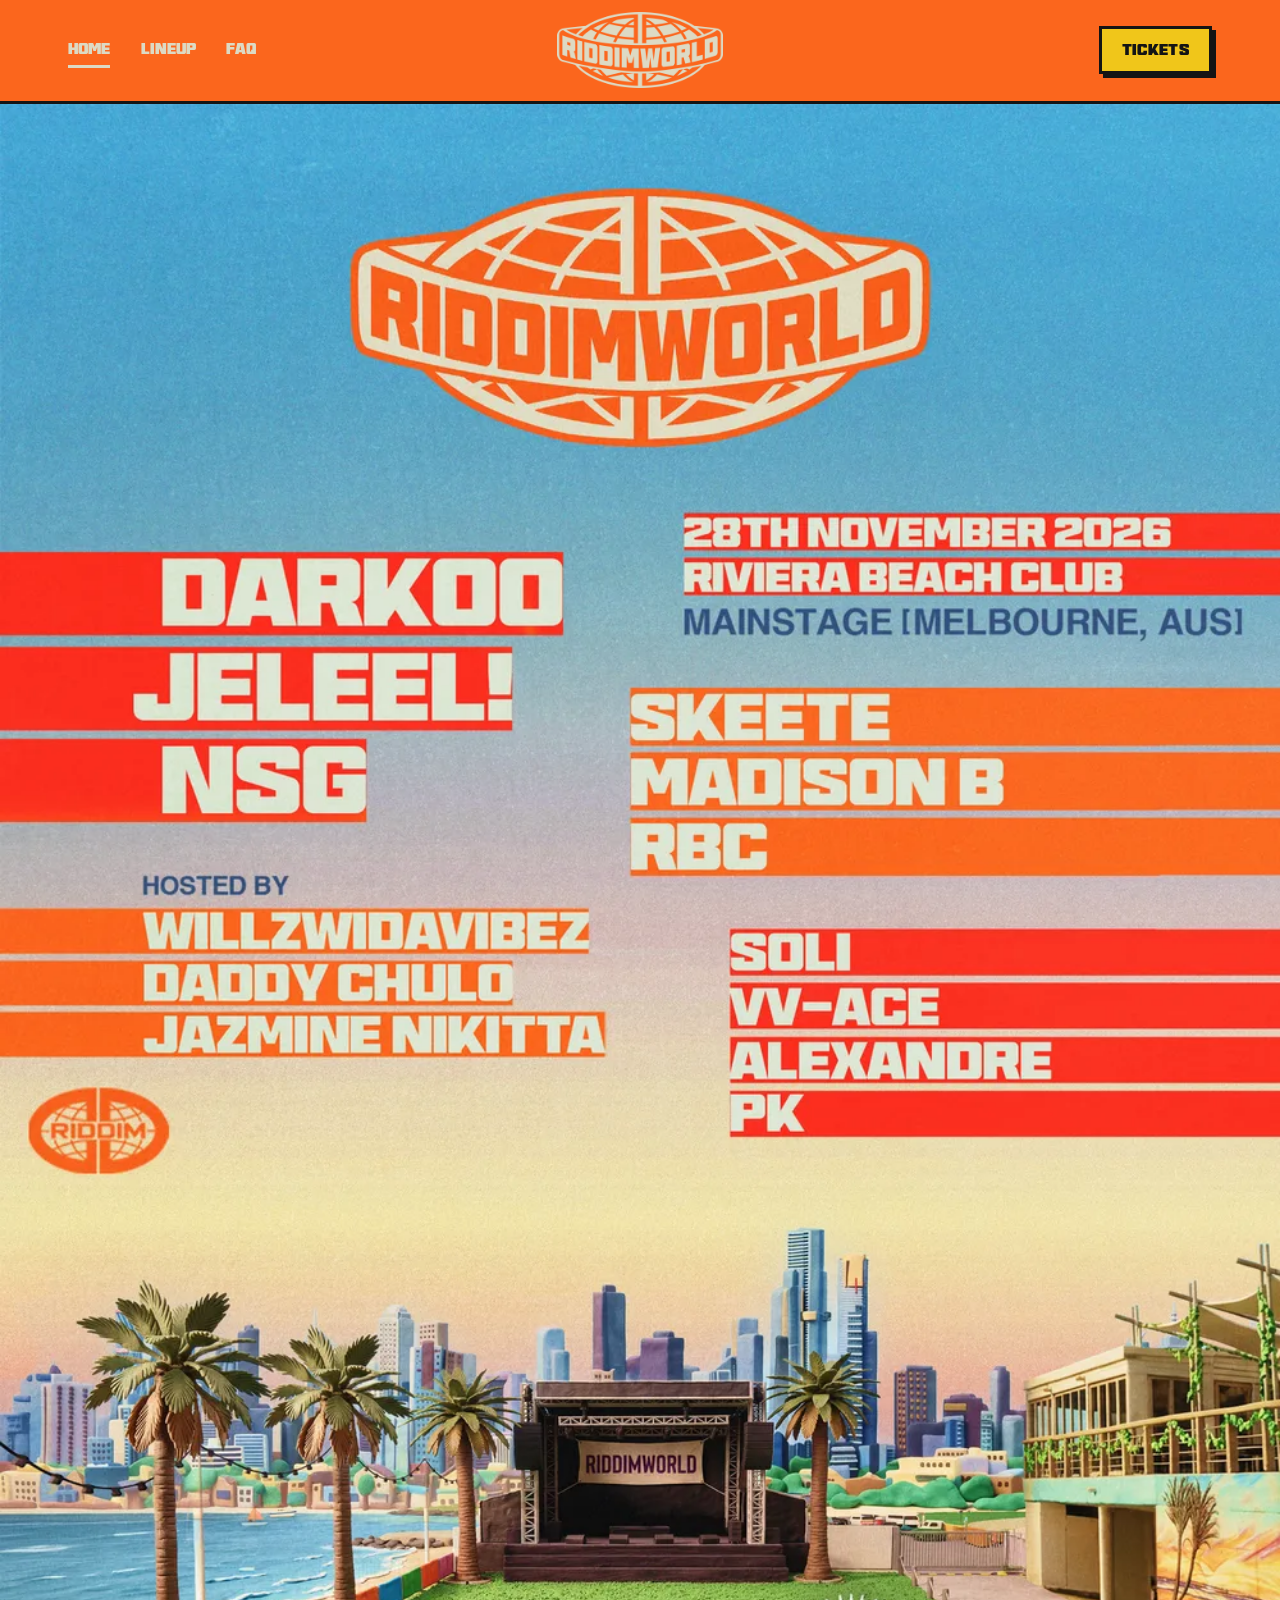
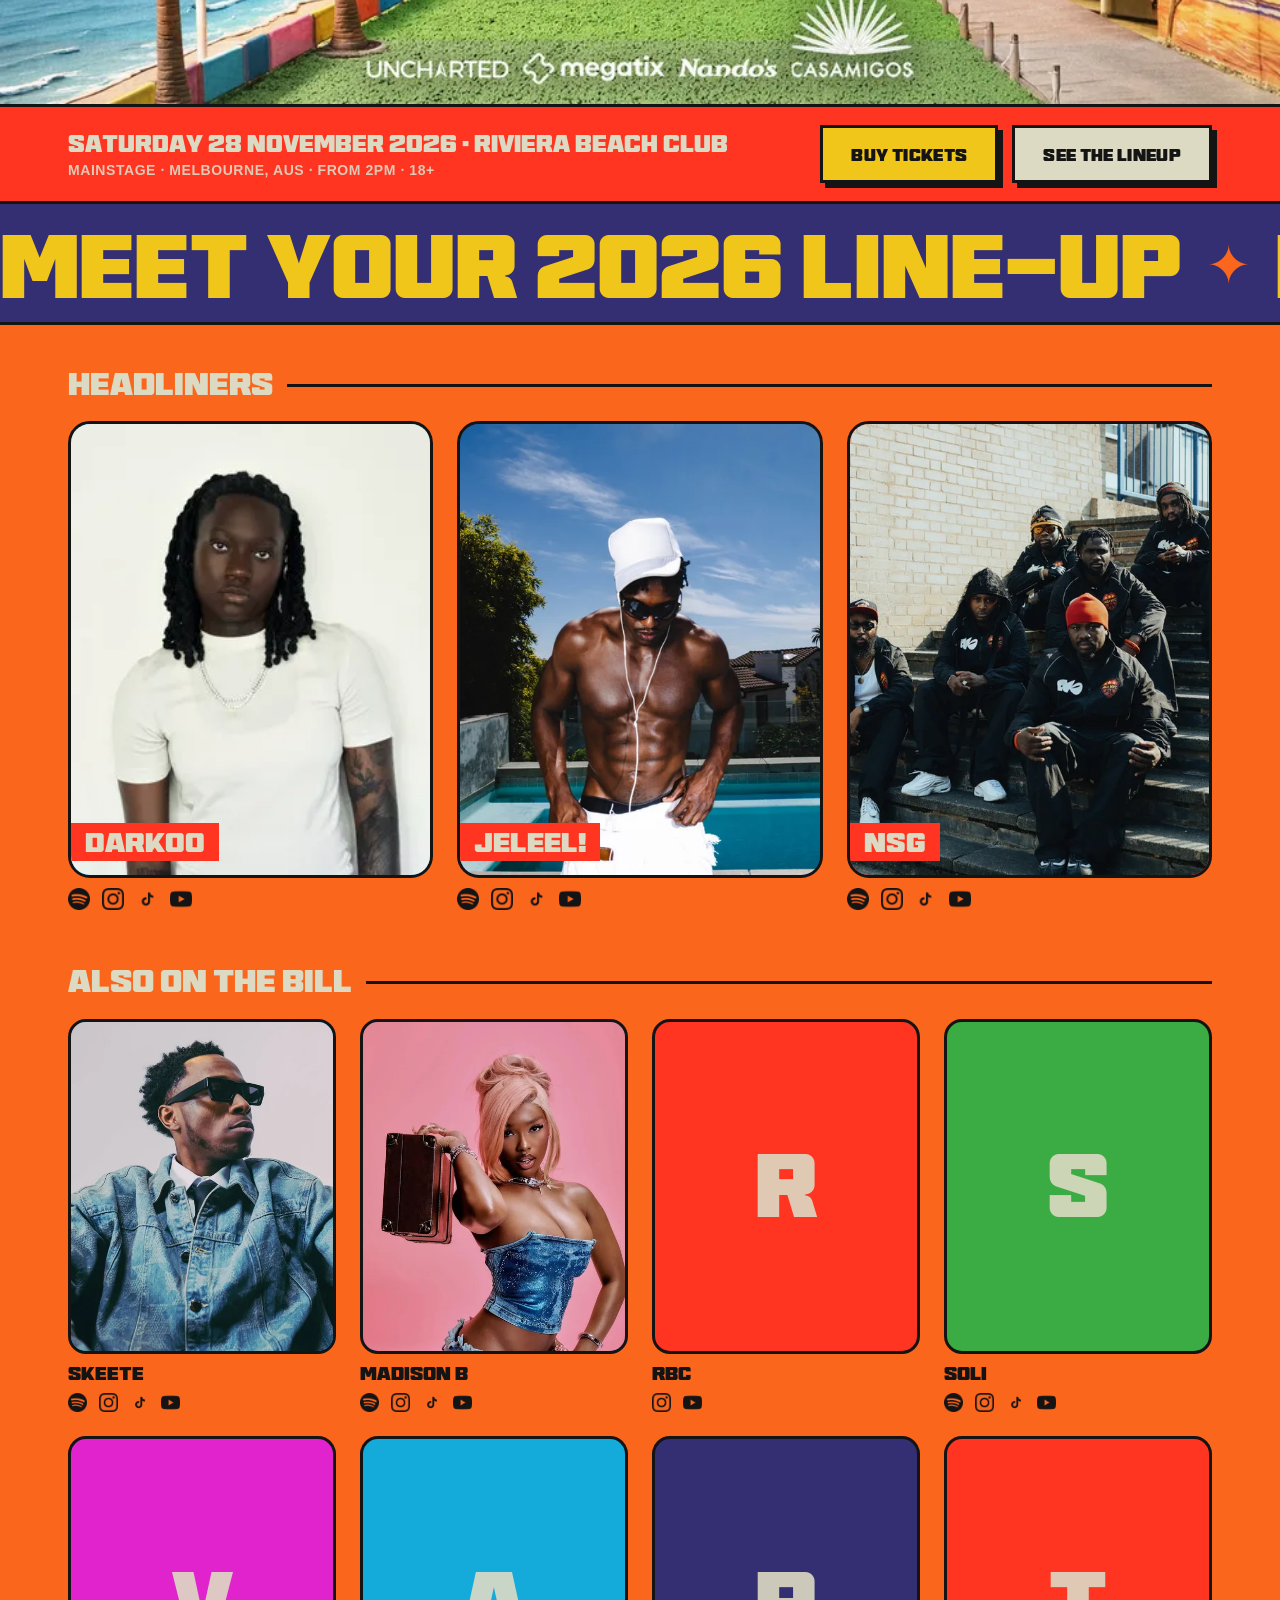
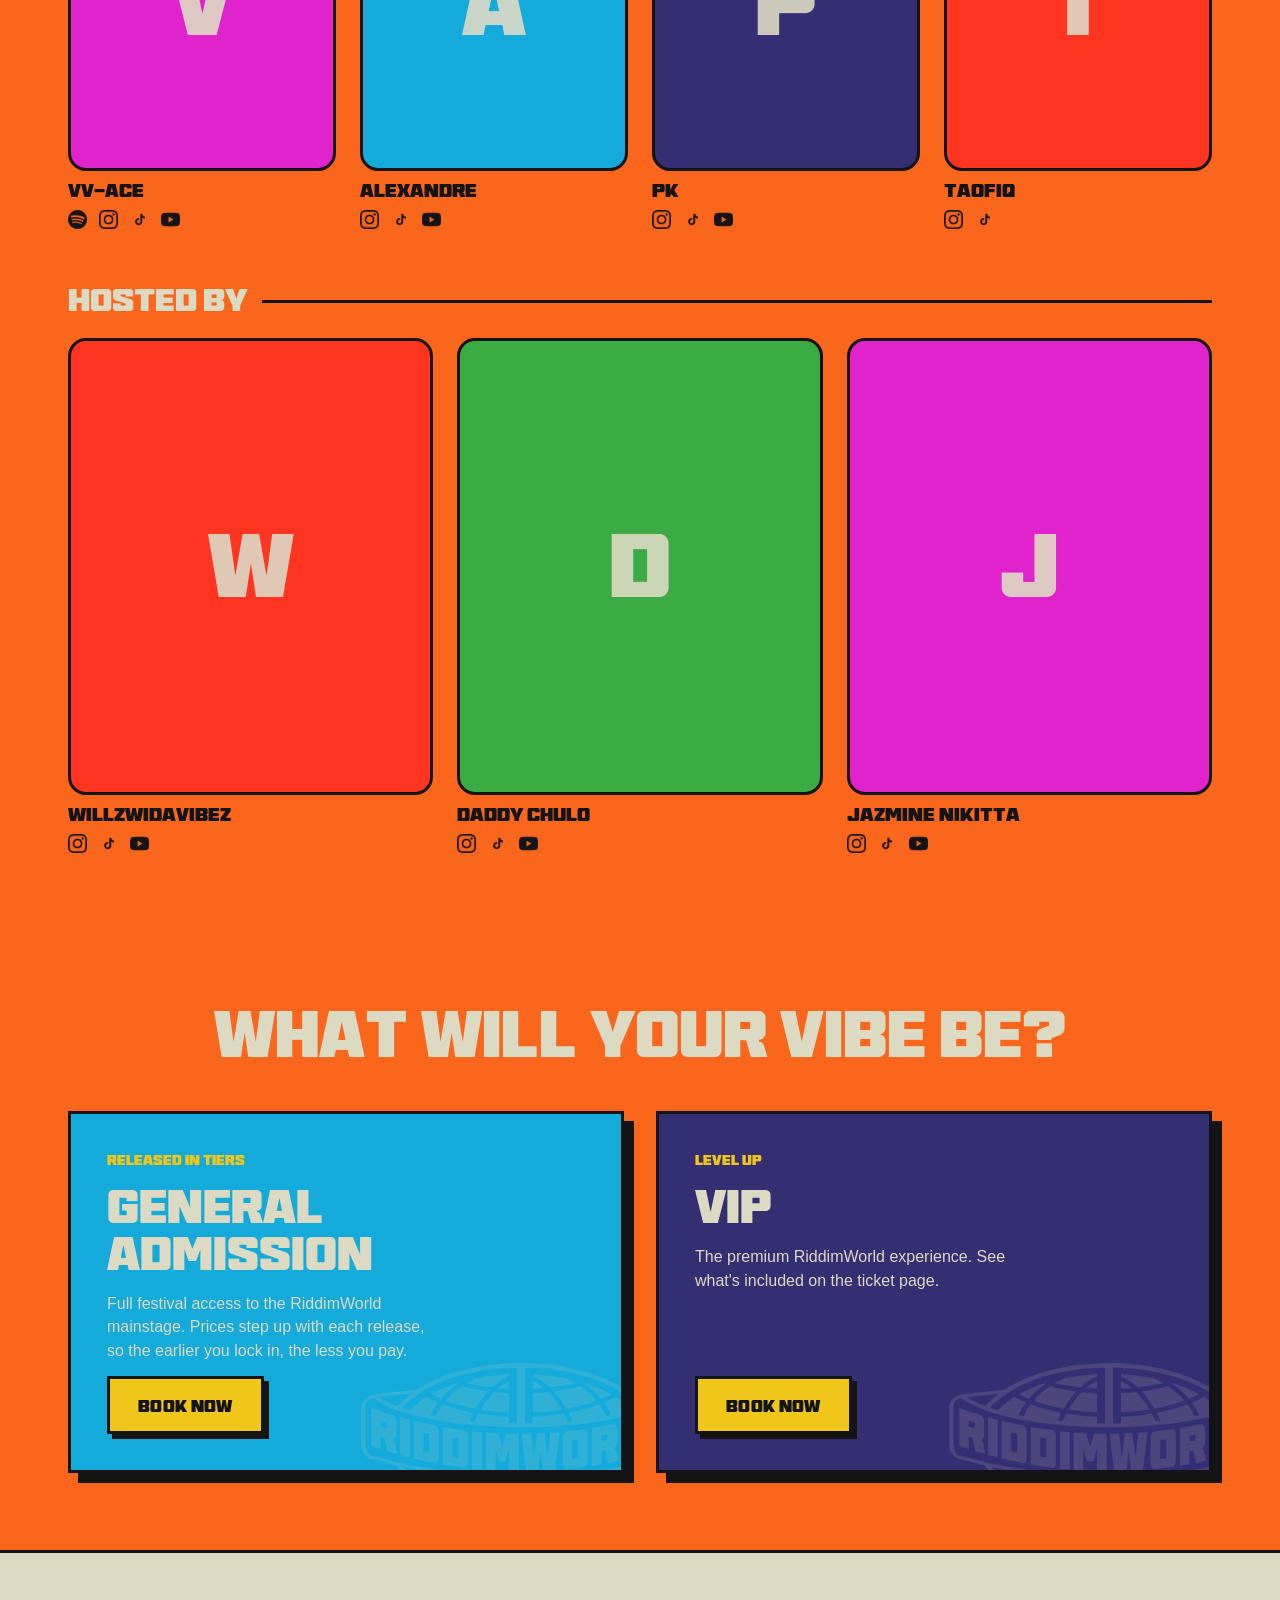
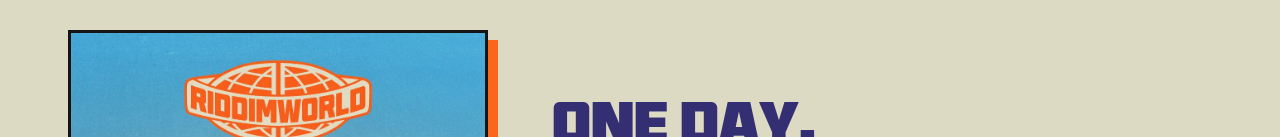
==== index.html @ 5d0527f8 "Apply official RiddimWorld brand kit and Afro Nation-style layout - Brand guideline colours (cream, " ====
<!doctype html>
<html lang="en">
<head>
  <meta charset="utf-8">
  <meta name="viewport" content="width=device-width, initial-scale=1">
  <title>RiddimWorld 2026 · 28 Nov · Riviera Beach Club, Melbourne</title>
  <meta name="description" content="RiddimWorld — the inaugural one-day festival from RIDDIM × Uncharted. Darkoo, Jeleel!, NSG and more. Saturday 28 November 2026, Riviera Beach Club, Melbourne.">
  <meta name="theme-color" content="#fb661d">
  <!-- Social share preview (absolute URLs — update if the site moves to its own domain) -->
  <meta property="og:type" content="website">
  <meta property="og:title" content="RiddimWorld 2026 · 28 Nov · Riviera Beach Club, Melbourne">
  <meta property="og:description" content="RiddimWorld — the inaugural one-day festival from RIDDIM × Uncharted. Darkoo, Jeleel!, NSG and more. Saturday 28 November 2026, Riviera Beach Club, Melbourne.">
  <meta property="og:url" content="https://olu-git.github.io/riddimworld/">
  <meta property="og:image" content="https://olu-git.github.io/riddimworld/assets/og-image.jpg">
  <meta name="twitter:card" content="summary_large_image">
  <link rel="icon" type="image/png" href="assets/favicon.png">
  <link rel="apple-touch-icon" href="assets/apple-touch-icon.png">
  <link rel="preload" href="assets/fonts/BTBrikXL.woff" as="font" type="font/woff" crossorigin>
  <link rel="stylesheet" href="styles.css">
</head>
<body>

  <header class="site-header">
    <nav class="nav" aria-label="Main">
      <div class="nav-links">
        <a href="index.html" aria-current="page">Home</a>
        <a href="index.html#lineup">Lineup</a>
        <a href="faq.html">FAQ</a>
      </div>
      <a href="index.html" class="logo mask" aria-label="RiddimWorld home"></a>
      <a href="tickets.html" class="btn nav-cta">Tickets</a>
    </nav>
  </header>

  <main>
    <!-- ===== HERO: landscape key art on desktop, portrait flyer on phones ===== -->
    <section id="home" class="hero">
      <picture>
        <source media="(max-width: 640px)" srcset="assets/flyer.webp">
        <img src="assets/hero-2160.webp" srcset="assets/hero-1200.webp 1200w, assets/hero-2160.webp 2160w" sizes="100vw"
             width="2160" height="1080" fetchpriority="high"
             alt="RiddimWorld 2026 — Darkoo, Jeleel!, NSG, Skeete, Madison B, RBC, Soli, VV-Ace, Alexandre, PK. Hosted by Willzwidavibez, Daddy Chulo and Jazmine Nikitta. 28th November 2026, Riviera Beach Club, Melbourne.">
      </picture>
    </section>

    <div class="hero-bar">
      <div class="wrap">
        <p>Saturday 28 November 2026 · Riviera Beach Club
          <small>MAINSTAGE · MELBOURNE, AUS · FROM 2PM · 18+</small></p>
        <div class="actions">
          <a class="btn" href="tickets.html">Buy Tickets</a>
          <a class="btn ghost" href="#lineup">See the Lineup</a>
        </div>
      </div>
    </div>

    <!-- ===== LINEUP ===== -->
    <section id="lineup" class="lineup" aria-labelledby="lineup-title">
      <h2 id="lineup-title" class="sr-only">The 2026 lineup</h2>
      <div class="marquee" aria-hidden="true">
        <div class="marquee-track"><span>Meet your 2026 line-up</span><span>Meet your 2026 line-up</span><span>Meet your 2026 line-up</span><span>Meet your 2026 line-up</span><span>Meet your 2026 line-up</span><span>Meet your 2026 line-up</span><span>Meet your 2026 line-up</span><span>Meet your 2026 line-up</span></div>
      </div>
      <div class="wrap">
        <!-- Cards are generated from lineup.js -->
        <h3 class="tier-title">Headliners</h3>
        <div class="cards headliners" id="headliners"></div>
        <h3 class="tier-title">Also on the bill</h3>
        <div class="cards support" id="support"></div>
        <h3 class="tier-title">Hosted by</h3>
        <div class="cards hosts" id="hosts"></div>
      </div>
    </section>

    <!-- ===== TICKET TYPES ===== -->
    <section class="vibes" aria-labelledby="vibes-title">
      <div class="wrap">
        <h2 id="vibes-title">What will your vibe be?</h2>
        <div class="vibe-grid">
          <article class="vibe">
            <span class="kicker">Released in tiers</span>
            <h3>General Admission</h3>
            <p>Full festival access to the RiddimWorld mainstage. Prices step up with each release, so the earlier you lock in, the less you pay.</p>
            <a class="btn" href="tickets.html">Book now</a>
          </article>
          <article class="vibe vip">
            <span class="kicker">Level up</span>
            <h3>VIP</h3>
            <p>The premium RiddimWorld experience. See what's included on the ticket page.</p>
            <a class="btn" href="tickets.html">Book now</a>
          </article>
        </div>
      </div>
    </section>

    <!-- ===== EVENT INFO ===== -->
    <section id="info" class="info" aria-labelledby="info-title">
      <div class="wrap">
        <img class="info-flyer" src="assets/flyer.webp" width="1000" height="1250" loading="lazy"
             alt="RiddimWorld 2026 official flyer">
        <div>
          <h2 id="info-title">One day.<br>One world.<br>One riddim.</h2>
          <ul class="facts">
            <li><span>Date</span>Saturday 28 November 2026</li>
            <li><span>Time</span>From 2pm</li>
            <li><span>Venue</span><a href="https://www.google.com/maps/search/?api=1&amp;query=Riviera+Beach+Club+Elwood+VIC" target="_blank" rel="noopener">Riviera Beach Club, Elwood</a></li>
            <li><span>Entry</span>18+ · valid photo ID required</li>
          </ul>
          <div class="info-actions">
            <a class="btn" href="tickets.html">Buy Tickets</a>
            <a class="btn dark" href="faq.html">Read the FAQ</a>
          </div>
        </div>
      </div>
    </section>
  </main>

  <footer class="site-footer">
    <div class="wrap">
      <div class="footer-top">
        <a href="index.html" class="footer-logo mask" aria-label="RiddimWorld home"></a>
        <div class="follow" aria-label="Follow RiddimWorld">
          <a href="https://www.instagram.com/riddimworld.au" target="_blank" rel="noopener" aria-label="RiddimWorld on Instagram"><span class="mask" style="--src:url(assets/icons/instagram.png)"></span></a>
          <a href="https://www.tiktok.com/@riddimworld.au" target="_blank" rel="noopener" aria-label="RiddimWorld on TikTok"><span class="mask" style="--src:url(assets/icons/tiktok.png)"></span></a>
          <!-- TODO: swap in the official RiddimWorld contact email -->
          <a href="mailto:EMAIL-TBC" aria-label="Email RiddimWorld"><span class="mask" style="--src:url(assets/icons/email.svg)"></span></a>
        </div>
        <nav class="footer-nav" aria-label="Footer">
          <a href="index.html#lineup">Lineup</a>
          <a href="tickets.html">Tickets</a>
          <a href="faq.html">FAQ</a>
        </nav>
      </div>
      <div class="partners">
        <p class="label">Presented by RIDDIM × Uncharted · Powered by</p>
        <div class="partner-row">
          <span class="mask riddim" style="--src:url(assets/partners/riddim.png)" role="img" aria-label="RIDDIM"></span>
          <span class="mask uncharted" style="--src:url(assets/partners/uncharted.png)" role="img" aria-label="Uncharted"></span>
          <span class="mask megatix" style="--src:url(assets/partners/megatix.png)" role="img" aria-label="Megatix"></span>
          <span class="mask nandos" style="--src:url(assets/partners/nandos.png)" role="img" aria-label="Nando's"></span>
          <span class="mask casamigos" style="--src:url(assets/partners/casamigos.png)" role="img" aria-label="Casamigos"></span>
        </div>
      </div>
      <p class="footer-meta">RiddimWorld © 2026 · 28 November 2026 · Riviera Beach Club, Elwood, Melbourne</p>
    </div>
  </footer>

  <script src="lineup.js"></script>
</body>
</html>
---- styles.css ----
/* =====================================================================
   RIDDIMWORLD 2026 — shared styles
   Colours + type follow "RIDDIMWORLD Branding Guidelines V1.0"
   ===================================================================== */

@font-face {
  font-family: "BT Brik XL";
  src: url("assets/fonts/BTBrikXL.woff") format("woff");
  font-display: swap;
}

:root {
  /* Primary */
  --cream: #dddac4;
  --tangerine: #fb661d;
  --inferno: #ff3421;
  --aqua: #14aada;
  /* Secondary */
  --yellow: #f0c61a;
  --green: #3bab43;
  --navy: #342e72;
  --magenta: #e123cd;

  --ink: #141414;
  --display: "BT Brik XL", "Arial Black", Impact, sans-serif;            /* Headline */
  --sans: "Helvetica Neue", Helvetica, Arial, sans-serif;                /* Secondary + body */
  --gutter: clamp(16px, 4vw, 48px);
  --max: 1240px;
}

* { box-sizing: border-box; margin: 0; padding: 0; }
html { scroll-behavior: smooth; scroll-padding-top: 90px; }
body {
  min-height: 100vh; display: flex; flex-direction: column;
  background: var(--tangerine); color: var(--ink);
  font-family: var(--sans); font-weight: 500; line-height: 1.45;
  -webkit-font-smoothing: antialiased;
}
main { flex: 1; }
a { color: inherit; text-decoration: none; }
img { display: block; max-width: 100%; height: auto; }
h1, h2, h3, .display { font-family: var(--display); font-weight: 400; text-transform: uppercase; line-height: 1.02; }
.wrap { max-width: var(--max); margin: 0 auto; padding: 0 var(--gutter); }
.sr-only { position: absolute; width: 1px; height: 1px; overflow: hidden; clip: rect(0 0 0 0); white-space: nowrap; }

/* Single-colour brand marks: the PNGs are white-on-transparent, so they're used as masks
   and can take any palette colour via background-color. */
.mask { display: block; background: currentColor; -webkit-mask: var(--src) center / contain no-repeat; mask: var(--src) center / contain no-repeat; }

/* ---------- Buttons ---------- */
.btn {
  display: inline-flex; align-items: center; justify-content: center; gap: 8px;
  font-family: var(--display); text-transform: uppercase; font-size: 17px; letter-spacing: .02em;
  padding: 15px 28px 13px; border: 3px solid var(--ink);
  background: var(--yellow); color: var(--ink);
  box-shadow: 5px 5px 0 var(--ink); transition: transform .12s, box-shadow .12s;
}
.btn:hover { transform: translate(-2px, -2px); box-shadow: 7px 7px 0 var(--ink); }
.btn:active { transform: translate(2px, 2px); box-shadow: 2px 2px 0 var(--ink); }
.btn.ghost { background: var(--cream); }
.btn.dark { background: var(--ink); color: var(--cream); box-shadow: 5px 5px 0 var(--aqua); }
.btn.dark:hover { box-shadow: 7px 7px 0 var(--aqua); }

/* ---------- Header ---------- */
.site-header { position: sticky; top: 0; z-index: 50; background: var(--tangerine); border-bottom: 3px solid var(--ink); }
.nav {
  max-width: var(--max); margin: 0 auto; padding: 12px var(--gutter);
  display: grid; grid-template-columns: 1fr auto 1fr; align-items: center; gap: 12px;
}
.nav-links { display: flex; gap: clamp(14px, 2.4vw, 32px); font-family: var(--display); text-transform: uppercase; font-size: 15px; color: var(--cream); }
.nav-links a { position: relative; padding: 4px 0; }
.nav-links a::after {
  content: ""; position: absolute; left: 0; right: 0; bottom: -3px; height: 3px; background: var(--cream);
  transform: scaleX(0); transform-origin: left; transition: transform .2s;
}
.nav-links a:hover::after, .nav-links a[aria-current="page"]::after { transform: scaleX(1); }
.logo { width: clamp(120px, 13vw, 170px); aspect-ratio: 800 / 368; color: var(--cream); --src: url("assets/logo-riddimworld.png"); }
.nav-cta { justify-self: end; font-size: 15px; padding: 11px 20px 9px; box-shadow: 4px 4px 0 var(--ink); }
.nav-cta[aria-current="page"] { background: var(--cream); }

/* ---------- Section band (aqua title bar from the mockup) ---------- */
.band {
  background: var(--aqua); color: var(--cream); text-align: center;
  padding: 14px var(--gutter) 10px; font-size: clamp(28px, 4.4vw, 52px);
  border-top: 3px solid var(--ink); border-bottom: 3px solid var(--ink);
}

/* ---------- Hero ---------- */
.hero { background: var(--aqua); border-bottom: 3px solid var(--ink); }
.hero img { width: 100%; height: auto; }
.hero-bar {
  background: var(--inferno); color: var(--cream); border-bottom: 3px solid var(--ink);
}
.hero-bar .wrap {
  display: flex; flex-wrap: wrap; align-items: center; justify-content: space-between; gap: 16px 28px; padding-block: 18px;
}
.hero-bar p { font-family: var(--display); text-transform: uppercase; font-size: clamp(16px, 2vw, 24px); line-height: 1.15; }
.hero-bar p small { display: block; font-family: var(--sans); font-weight: 700; font-size: 14px; letter-spacing: .04em; opacity: .9; margin-top: 4px; }
.hero-bar .actions { display: flex; gap: 14px; flex-wrap: wrap; }

/* ---------- Marquee ("Meet your line-up", Afro Nation style) ---------- */
.marquee { background: var(--navy); color: var(--yellow); overflow: hidden; border-bottom: 3px solid var(--ink); }
.marquee-track { display: flex; width: max-content; animation: marquee 28s linear infinite; }
.marquee span {
  font-family: var(--display); text-transform: uppercase; white-space: nowrap;
  font-size: clamp(38px, 7vw, 96px); line-height: 1; padding: 18px 0 10px;
}
.marquee span::after { content: "✦"; color: var(--tangerine); margin: 0 .45em; font-size: .6em; vertical-align: .25em; }
@keyframes marquee { to { transform: translateX(-50%); } }
@media (prefers-reduced-motion: reduce) { .marquee-track { animation: none; } }

/* ---------- Lineup ---------- */
.lineup { padding-bottom: 72px; }
.tier-title {
  display: flex; align-items: center; gap: 14px;
  margin: 56px 0 20px; color: var(--cream); font-size: clamp(22px, 2.6vw, 32px);
}
.tier-title::after { content: ""; flex: 1; height: 3px; background: var(--ink); }
.tier-title:first-child { margin-top: 44px; }
.cards { display: grid; gap: clamp(14px, 2vw, 24px); }
.cards.headliners { grid-template-columns: repeat(3, 1fr); }
.cards.support { grid-template-columns: repeat(4, 1fr); }
.cards.hosts { grid-template-columns: repeat(3, 1fr); }

.card { display: flex; flex-direction: column; gap: 10px; }
.photo {
  position: relative; aspect-ratio: 4 / 5; border-radius: 22px; overflow: hidden;
  border: 3px solid var(--ink); background: var(--c, var(--aqua));
  display: grid; place-items: center;
}
.photo img { position: absolute; inset: 0; width: 100%; height: 100%; object-fit: cover; object-position: top; transition: transform .35s; }
.card:hover .photo img { transform: scale(1.04); }
.photo .initial { font-family: var(--display); font-size: clamp(56px, 7vw, 96px); color: var(--cream); opacity: .9; }
.photo .badge {
  position: absolute; left: 0; bottom: 14px; z-index: 1;
  background: var(--inferno); color: var(--cream); font-family: var(--display); text-transform: uppercase;
  padding: 6px 14px 4px; font-size: clamp(18px, 2.2vw, 30px); line-height: 1;
}
.card h3 { color: var(--ink); font-size: clamp(15px, 1.5vw, 19px); }
.socials { display: flex; flex-wrap: wrap; gap: 12px; }
.socials a { width: 22px; height: 22px; color: var(--ink); transition: color .15s, transform .15s; }
.socials a:hover { color: var(--cream); transform: translateY(-2px); }
.cards.support .photo, .cards.hosts .photo { border-radius: 18px; }
.cards.support .socials a, .cards.hosts .socials a { width: 19px; height: 19px; }

/* ---------- Event info (home) ---------- */
.info { background: var(--cream); border-top: 3px solid var(--ink); border-bottom: 3px solid var(--ink); }
.info .wrap { display: grid; grid-template-columns: minmax(240px, 420px) 1fr; gap: clamp(24px, 5vw, 64px); align-items: center; padding-block: clamp(40px, 6vw, 80px); }
.info-flyer { width: 100%; border: 3px solid var(--ink); box-shadow: 10px 10px 0 var(--tangerine); }
.info h2 { font-size: clamp(30px, 4.4vw, 56px); color: var(--navy); margin-bottom: 22px; }
.facts { list-style: none; display: grid; grid-template-columns: 1fr 1fr; gap: 18px 28px; margin-bottom: 30px; }
.facts li { font-size: 17px; font-weight: 700; }
.facts li span {
  display: block; font-family: var(--display); text-transform: uppercase; font-size: 13px; letter-spacing: .04em;
  color: var(--tangerine); margin-bottom: 4px; font-weight: 400;
}
.facts a { text-decoration: underline; text-underline-offset: 3px; }

/* ---------- Ticket types ("What will your vibe be?") ---------- */
.vibes { padding: clamp(48px, 6vw, 84px) 0; }
.vibes h2 { color: var(--cream); font-size: clamp(30px, 5vw, 64px); text-align: center; margin-bottom: clamp(24px, 4vw, 44px); }
.vibe-grid { display: grid; grid-template-columns: 1fr 1fr; gap: clamp(16px, 3vw, 32px); }
.vibe {
  position: relative; overflow: hidden; display: flex; flex-direction: column; gap: 14px; min-height: 300px;
  padding: clamp(22px, 3vw, 36px); border: 3px solid var(--ink); box-shadow: 10px 10px 0 var(--ink);
  background: var(--aqua); color: var(--cream);
}
.vibe.vip { background: var(--navy); }
.vibe::before {
  content: ""; position: absolute; right: -60px; bottom: -40px; width: 320px; aspect-ratio: 800 / 368; opacity: .14;
  background: var(--cream); -webkit-mask: url("assets/logo-riddimworld.png") center / contain no-repeat; mask: url("assets/logo-riddimworld.png") center / contain no-repeat;
}
.vibe .kicker { font-family: var(--display); text-transform: uppercase; font-size: 14px; color: var(--yellow); }
.vibe h3 { font-size: clamp(28px, 3.6vw, 46px); }
.vibe p { max-width: 38ch; font-size: 16px; }
.vibe .btn { align-self: flex-start; margin-top: auto; position: relative; }

/* ---------- Tickets page ---------- */
.ticket-banner { height: clamp(170px, 28vw, 400px); background: #f2d6a8 url("assets/stage-banner.webp") center 65% / cover no-repeat; }
.tickets { padding: 36px 0 72px; }
.chips { display: flex; flex-wrap: wrap; justify-content: center; gap: 10px; margin-bottom: 28px; }
.chip {
  font-family: var(--display); text-transform: uppercase; font-size: clamp(13px, 1.4vw, 16px);
  padding: 8px 14px 6px; border: 3px solid var(--ink); background: var(--cream); color: var(--ink);
}
.chip:nth-child(2) { background: var(--inferno); color: var(--cream); }
.chip:nth-child(3) { background: var(--aqua); color: var(--cream); }
.chip:nth-child(4) { background: var(--navy); color: var(--cream); }
/* Megatix's white-label page is transparent around its ticket card, so the card sits straight on the brand background */
.ticket-embed { max-width: 860px; margin: 0 auto; }
.ticket-embed iframe { width: 100%; height: 700px; border: 0; display: block; }
.ticket-note { margin-top: 22px; text-align: center; font-size: 14px; font-weight: 700; }
.ticket-note a { text-decoration: underline; text-underline-offset: 3px; }

/* ---------- FAQ page ---------- */
.faq { padding: 48px 0 96px; }
.faq-list { max-width: 940px; margin: 0 auto; display: flex; flex-direction: column; gap: 14px; }
.faq-item { background: var(--cream); border: 3px solid var(--ink); box-shadow: 6px 6px 0 var(--ink); }
.faq-item summary {
  list-style: none; cursor: pointer; display: flex; justify-content: space-between; align-items: center; gap: 16px;
  padding: 18px 22px 15px; font-family: var(--display); text-transform: uppercase; font-size: clamp(16px, 2vw, 22px); line-height: 1.15;
}
.faq-item summary::-webkit-details-marker { display: none; }
.faq-item summary::after {
  content: "+"; flex: none; width: 34px; height: 34px; display: grid; place-items: center;
  background: var(--tangerine); color: var(--cream); border: 3px solid var(--ink); font-size: 22px; transition: transform .2s;
}
.faq-item[open] summary::after { transform: rotate(45deg); }
.faq-item .answer { padding: 0 22px 20px; font-size: 17px; max-width: 70ch; }
.faq-item .answer small { display: block; margin-top: 6px; font-size: 14px; opacity: .75; }
.faq-cta { text-align: center; margin-top: 48px; }

/* ---------- Footer ---------- */
.site-footer { background: var(--aqua); color: var(--cream); border-top: 3px solid var(--ink); padding: 44px 0 28px; }
.footer-top { display: flex; flex-direction: column; align-items: center; gap: 22px; }
.footer-logo { width: 190px; aspect-ratio: 800 / 368; color: var(--cream); --src: url("assets/logo-riddimworld.png"); }
.follow { display: flex; gap: 14px; }
.follow a {
  width: 50px; height: 50px; border-radius: 50%; background: var(--ink); color: var(--cream);
  display: grid; place-items: center; transition: transform .15s, background .15s;
}
.follow a:hover { transform: translateY(-3px); background: var(--navy); }
.follow .mask { width: 22px; height: 22px; }
.footer-nav { display: flex; gap: 22px; font-family: var(--display); text-transform: uppercase; font-size: 14px; }
.footer-nav a:hover { color: var(--ink); }
.partners { margin-top: 34px; padding-top: 26px; border-top: 2px solid rgba(221, 218, 196, .45); text-align: center; }
.partners .label { font-family: var(--display); text-transform: uppercase; font-size: 12px; letter-spacing: .08em; margin-bottom: 18px; }
.partner-row { display: flex; flex-wrap: wrap; align-items: center; justify-content: center; gap: 22px clamp(24px, 4vw, 52px); }
.partner-row .mask { height: 34px; color: var(--cream); }
.partner-row .riddim { height: 46px; aspect-ratio: 3130 / 1920; }
.partner-row .uncharted { aspect-ratio: 790 / 103; height: 18px; }
.partner-row .megatix { aspect-ratio: 906 / 200; height: 28px; }
.partner-row .nandos { aspect-ratio: 2133 / 387; height: 26px; }
.partner-row .casamigos { aspect-ratio: 300 / 207; height: 46px; }
.footer-meta { text-align: center; font-size: 12px; margin-top: 26px; opacity: .9; }

/* ---------- Responsive ---------- */
@media (max-width: 960px) {
  .cards.support { grid-template-columns: repeat(3, 1fr); }
  .info .wrap { grid-template-columns: 1fr; }
  .info-flyer { max-width: 420px; }
}
@media (max-width: 720px) {
  .nav { grid-template-columns: auto 1fr auto; }
  .logo { grid-column: 1; grid-row: 1; }
  .nav-cta { grid-column: 3; grid-row: 1; }
  .nav-links { grid-column: 1 / -1; grid-row: 2; justify-content: center; font-size: 13px; }
  .cards.headliners, .cards.hosts { grid-template-columns: repeat(2, 1fr); }
  .cards.support { grid-template-columns: repeat(2, 1fr); }
  /* odd card out (e.g. NSG) spans the full row instead of sitting alone */
  .cards .card:last-child:nth-child(odd) { grid-column: 1 / -1; }
  .cards .card:last-child:nth-child(odd) .photo { aspect-ratio: 16 / 10; }
  .vibe-grid { grid-template-columns: 1fr; }
  .facts { grid-template-columns: 1fr; }
  .hero-bar .wrap { flex-direction: column; align-items: flex-start; }
  .hero-bar .actions, .info-actions { width: 100%; }
  .hero-bar .actions .btn, .info-actions .btn { flex: 1; padding-inline: 12px; font-size: 15px; }
  .ticket-embed iframe { height: 85vh; }
}
.info-actions { display: flex; gap: 14px; flex-wrap: wrap; }
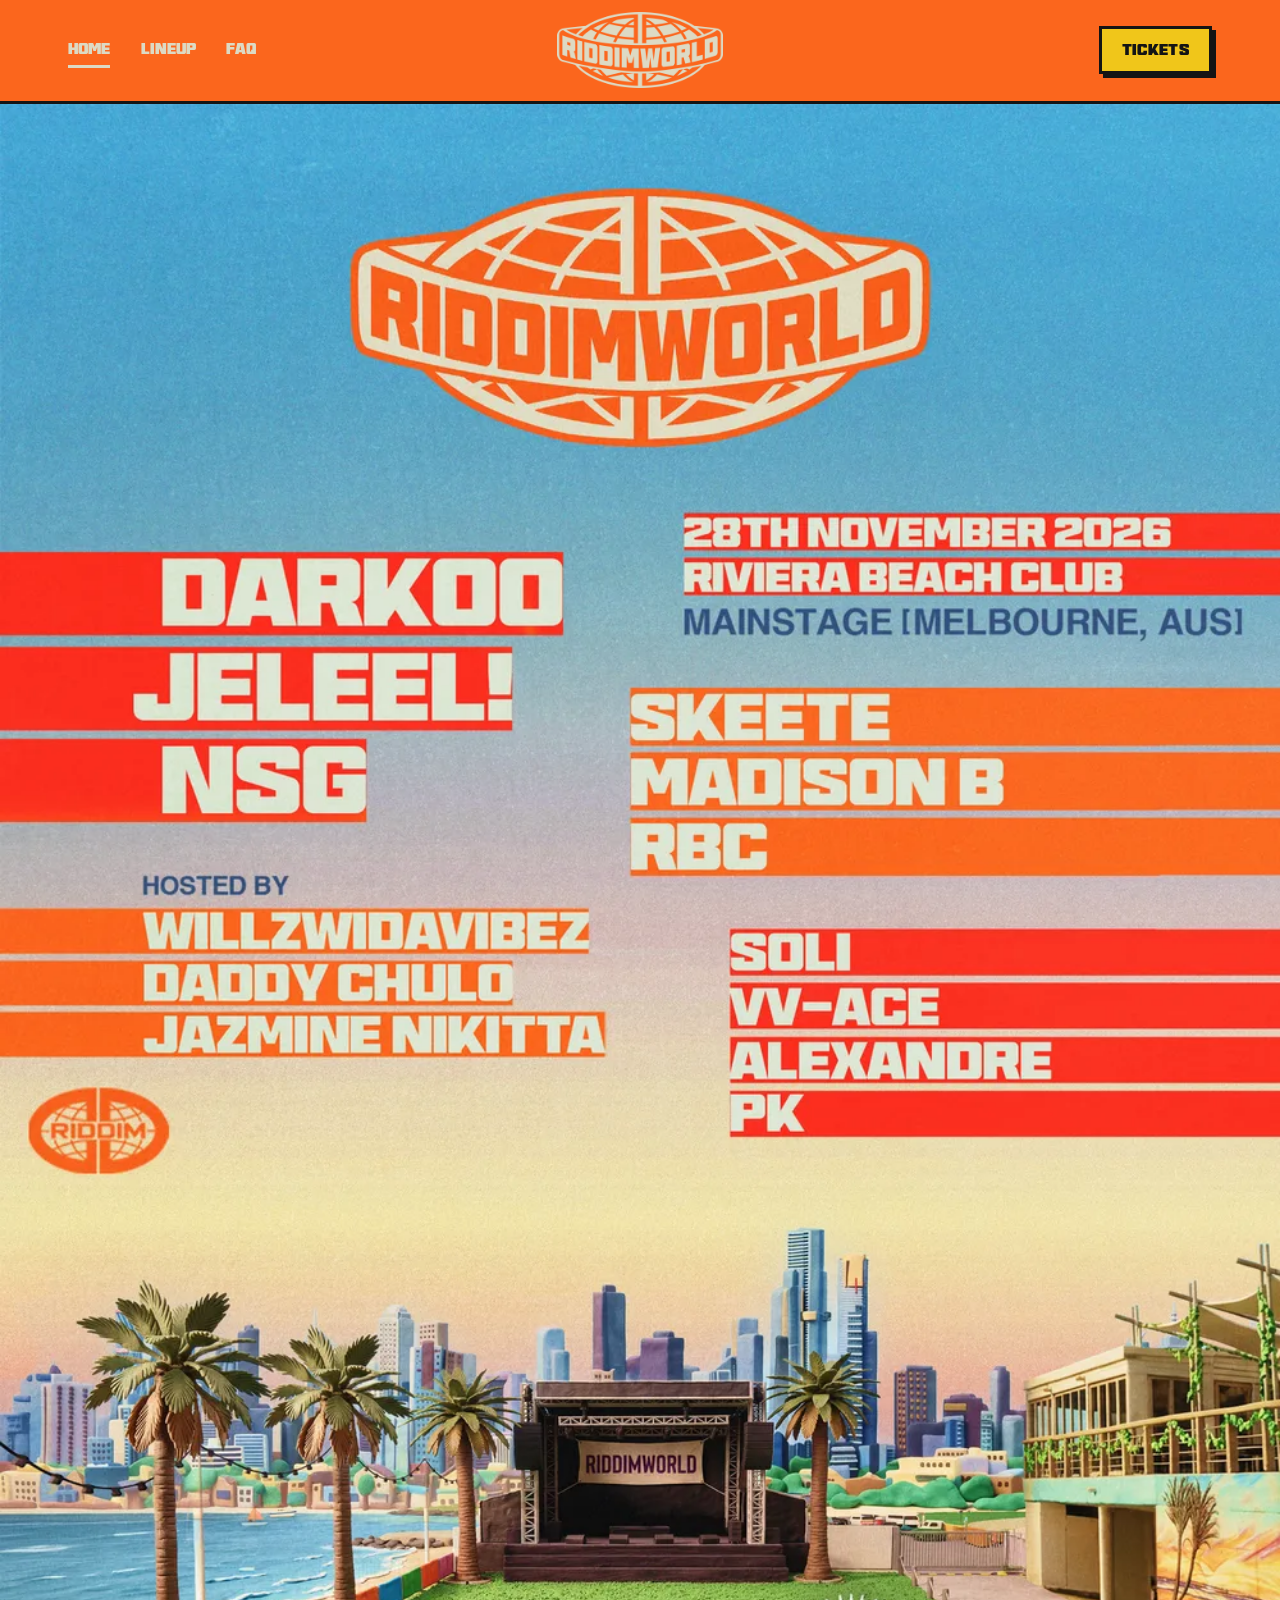
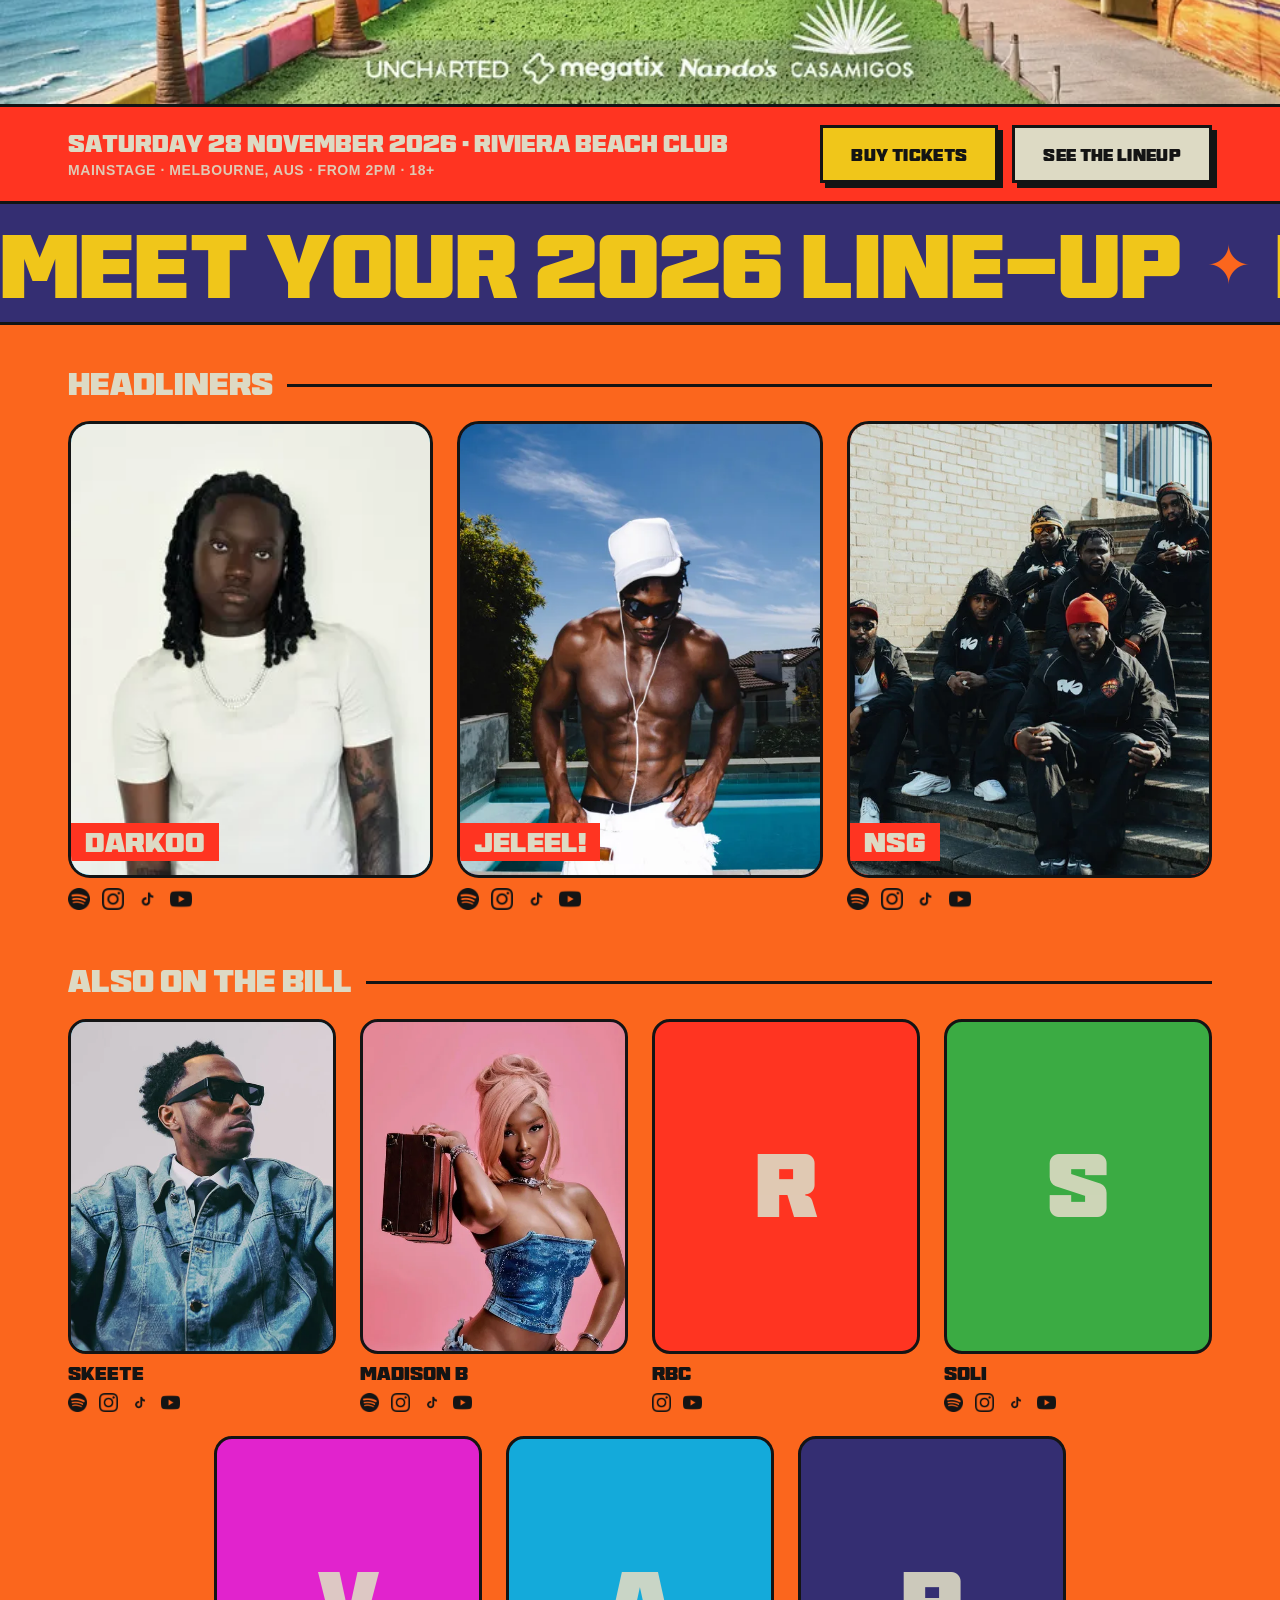
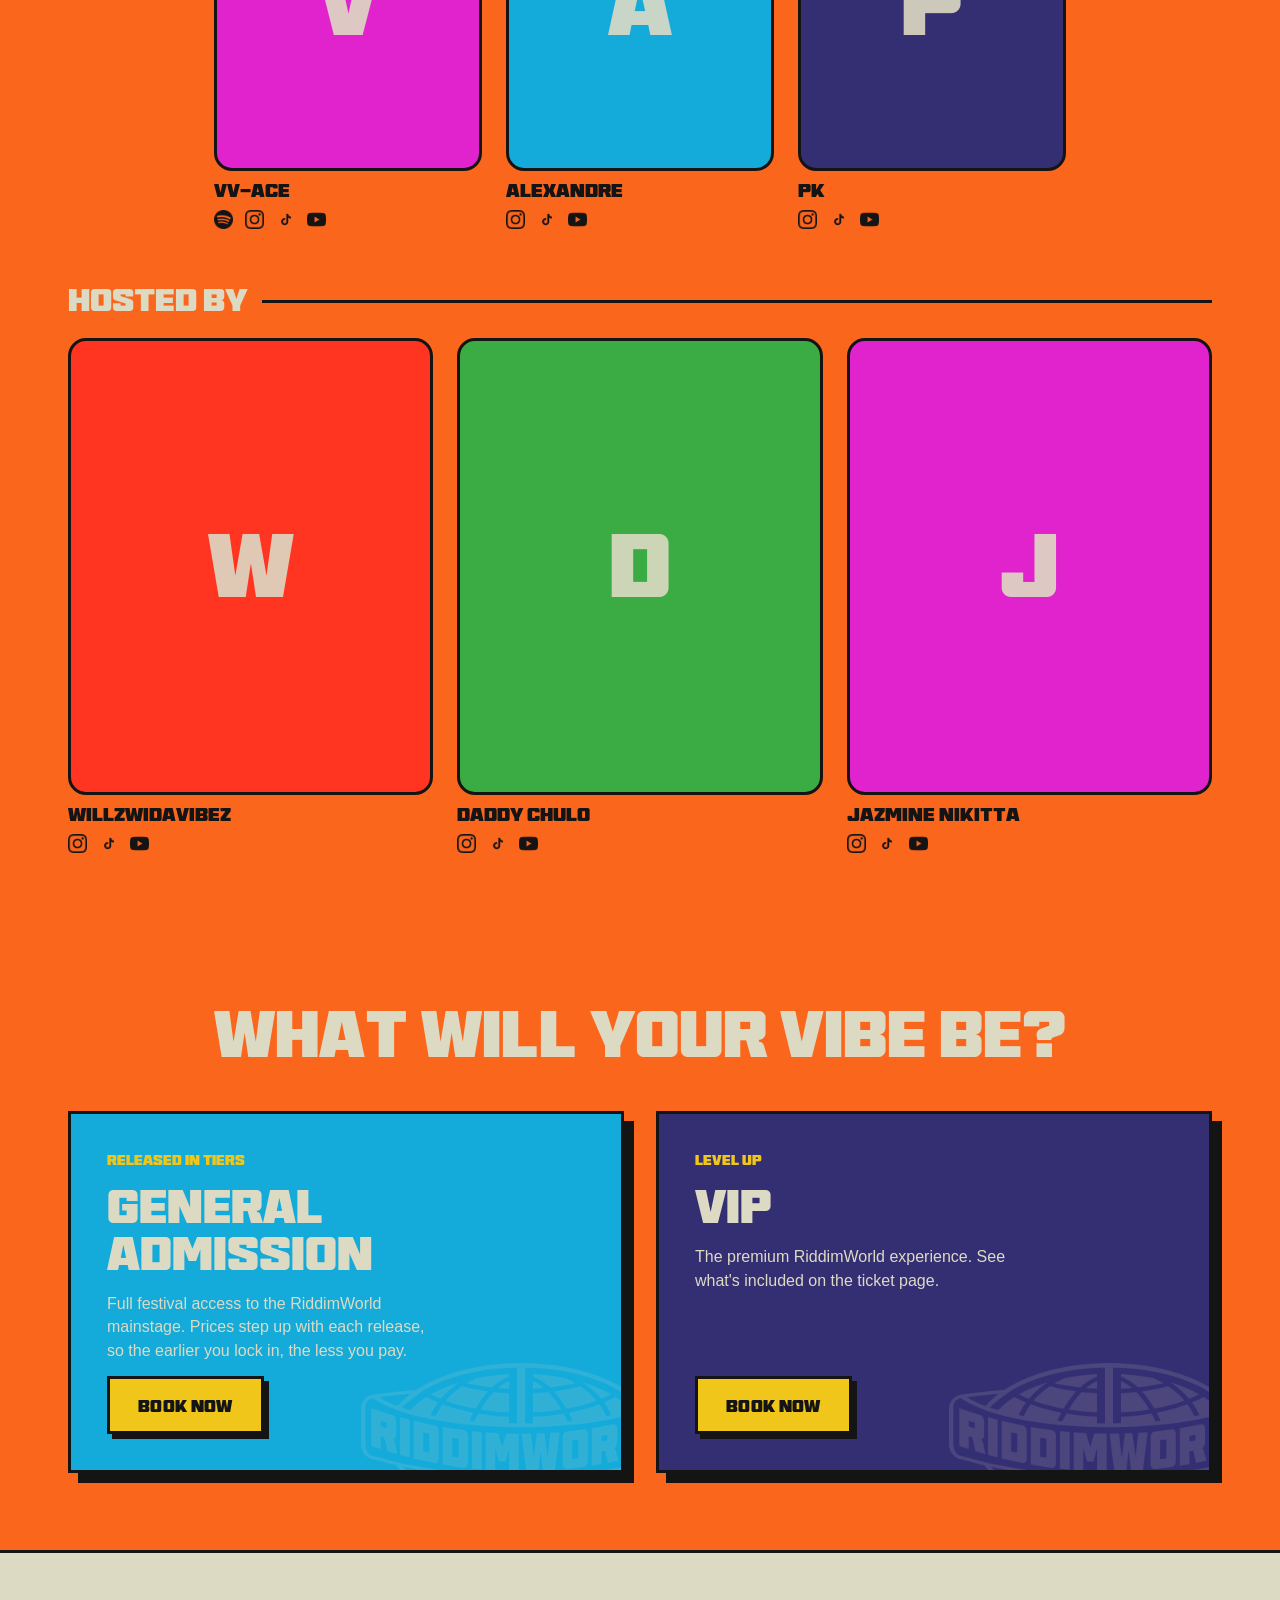
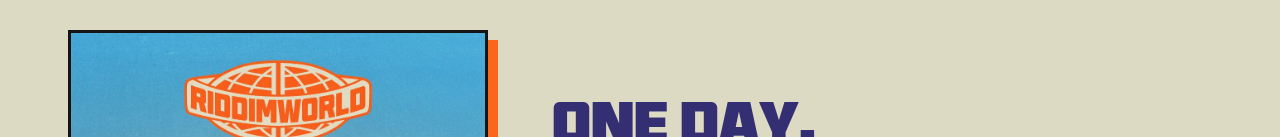
==== commit 2bfccc74: "Title RIDDIM WORLD 2026; lineup cards slide in by billing tier Co-Authored-By: Claude Opus 5.5 <nore" ====
--- a/index.html
+++ b/index.html
@@ -3,12 +3,12 @@
 <head>
   <meta charset="utf-8">
   <meta name="viewport" content="width=device-width, initial-scale=1">
-  <title>RiddimWorld 2026 · 28 Nov · Riviera Beach Club, Melbourne</title>
+  <title>RIDDIM WORLD 2026</title>
   <meta name="description" content="RiddimWorld — the inaugural one-day festival from RIDDIM × Uncharted. Darkoo, Jeleel!, NSG and more. Saturday 28 November 2026, Riviera Beach Club, Melbourne.">
   <meta name="theme-color" content="#fb661d">
   <!-- Social share preview (absolute URLs — update if the site moves to its own domain) -->
   <meta property="og:type" content="website">
-  <meta property="og:title" content="RiddimWorld 2026 · 28 Nov · Riviera Beach Club, Melbourne">
+  <meta property="og:title" content="RIDDIM WORLD 2026">
   <meta property="og:description" content="RiddimWorld — the inaugural one-day festival from RIDDIM × Uncharted. Darkoo, Jeleel!, NSG and more. Saturday 28 November 2026, Riviera Beach Club, Melbourne.">
   <meta property="og:url" content="https://olu-git.github.io/riddimworld/">
   <meta property="og:image" content="https://olu-git.github.io/riddimworld/assets/og-image.jpg">
--- a/styles.css
+++ b/styles.css
@@ -107,7 +107,7 @@
 }
 .marquee span::after { content: "✦"; color: var(--tangerine); margin: 0 .45em; font-size: .6em; vertical-align: .25em; }
 @keyframes marquee { to { transform: translateX(-50%); } }
-@media (prefers-reduced-motion: reduce) { .marquee-track { animation: none; } }
+@media (prefers-reduced-motion: reduce) { .marquee-track { animation-duration: 60s; } }
 
 /* ---------- Lineup ---------- */
 .lineup { padding-bottom: 72px; }
@@ -119,7 +119,9 @@
 .tier-title:first-child { margin-top: 44px; }
 .cards { display: grid; gap: clamp(14px, 2vw, 24px); }
 .cards.headliners { grid-template-columns: repeat(3, 1fr); }
-.cards.support { grid-template-columns: repeat(4, 1fr); }
+/* 4 then 3, last row centred */
+.cards.support { display: flex; flex-wrap: wrap; justify-content: center; }
+.cards.support .card { width: calc((100% - 3 * clamp(14px, 2vw, 24px)) / 4); }
 .cards.hosts { grid-template-columns: repeat(3, 1fr); }
 
 .card { display: flex; flex-direction: column; gap: 10px; }
@@ -236,7 +238,7 @@
 
 /* ---------- Responsive ---------- */
 @media (max-width: 960px) {
-  .cards.support { grid-template-columns: repeat(3, 1fr); }
+  .cards.support .card { width: calc((100% - 2 * clamp(14px, 2vw, 24px)) / 3); }
   .info .wrap { grid-template-columns: 1fr; }
   .info-flyer { max-width: 420px; }
 }
@@ -246,7 +248,8 @@
   .nav-cta { grid-column: 3; grid-row: 1; }
   .nav-links { grid-column: 1 / -1; grid-row: 2; justify-content: center; font-size: 13px; }
   .cards.headliners, .cards.hosts { grid-template-columns: repeat(2, 1fr); }
-  .cards.support { grid-template-columns: repeat(2, 1fr); }
+  .cards.support .card { width: calc((100% - clamp(14px, 2vw, 24px)) / 2); }
+  .cards.support .card:last-child:nth-child(odd) .photo { aspect-ratio: 4 / 5; }
   /* odd card out (e.g. NSG) spans the full row instead of sitting alone */
   .cards .card:last-child:nth-child(odd) { grid-column: 1 / -1; }
   .cards .card:last-child:nth-child(odd) .photo { aspect-ratio: 16 / 10; }
@@ -258,3 +261,11 @@
   .ticket-embed iframe { height: 85vh; }
 }
 .info-actions { display: flex; gap: 14px; flex-wrap: wrap; }
+
+/* ---------- Lineup entrance: acts slide in from off-screen, in billing order ---------- */
+.lineup { overflow-x: clip; }
+.js-slide .card { opacity: 0; transform: translateX(var(--from, -110vw)); }
+.js-slide .card.in {
+  opacity: 1; transform: none;
+  transition: transform .9s cubic-bezier(.2, .9, .25, 1.05) var(--delay, 0s), opacity .4s ease var(--delay, 0s);
+}
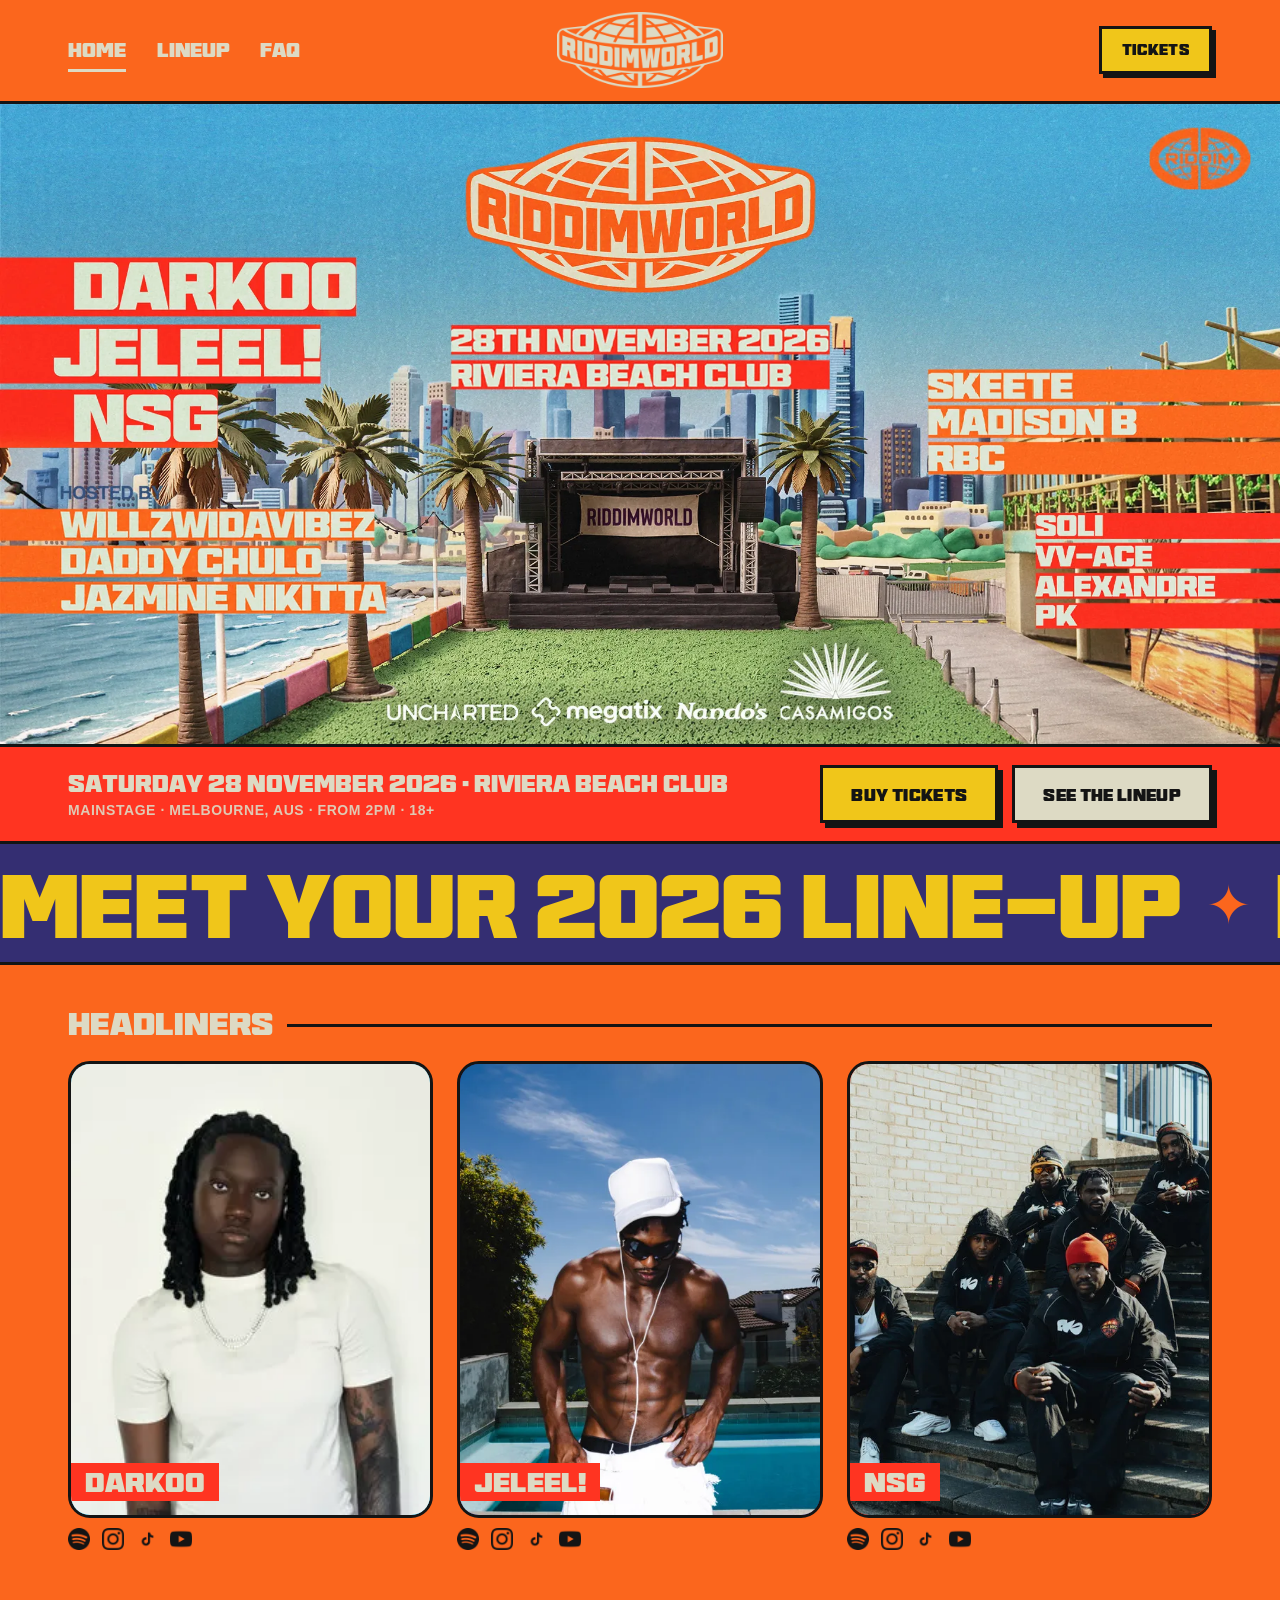
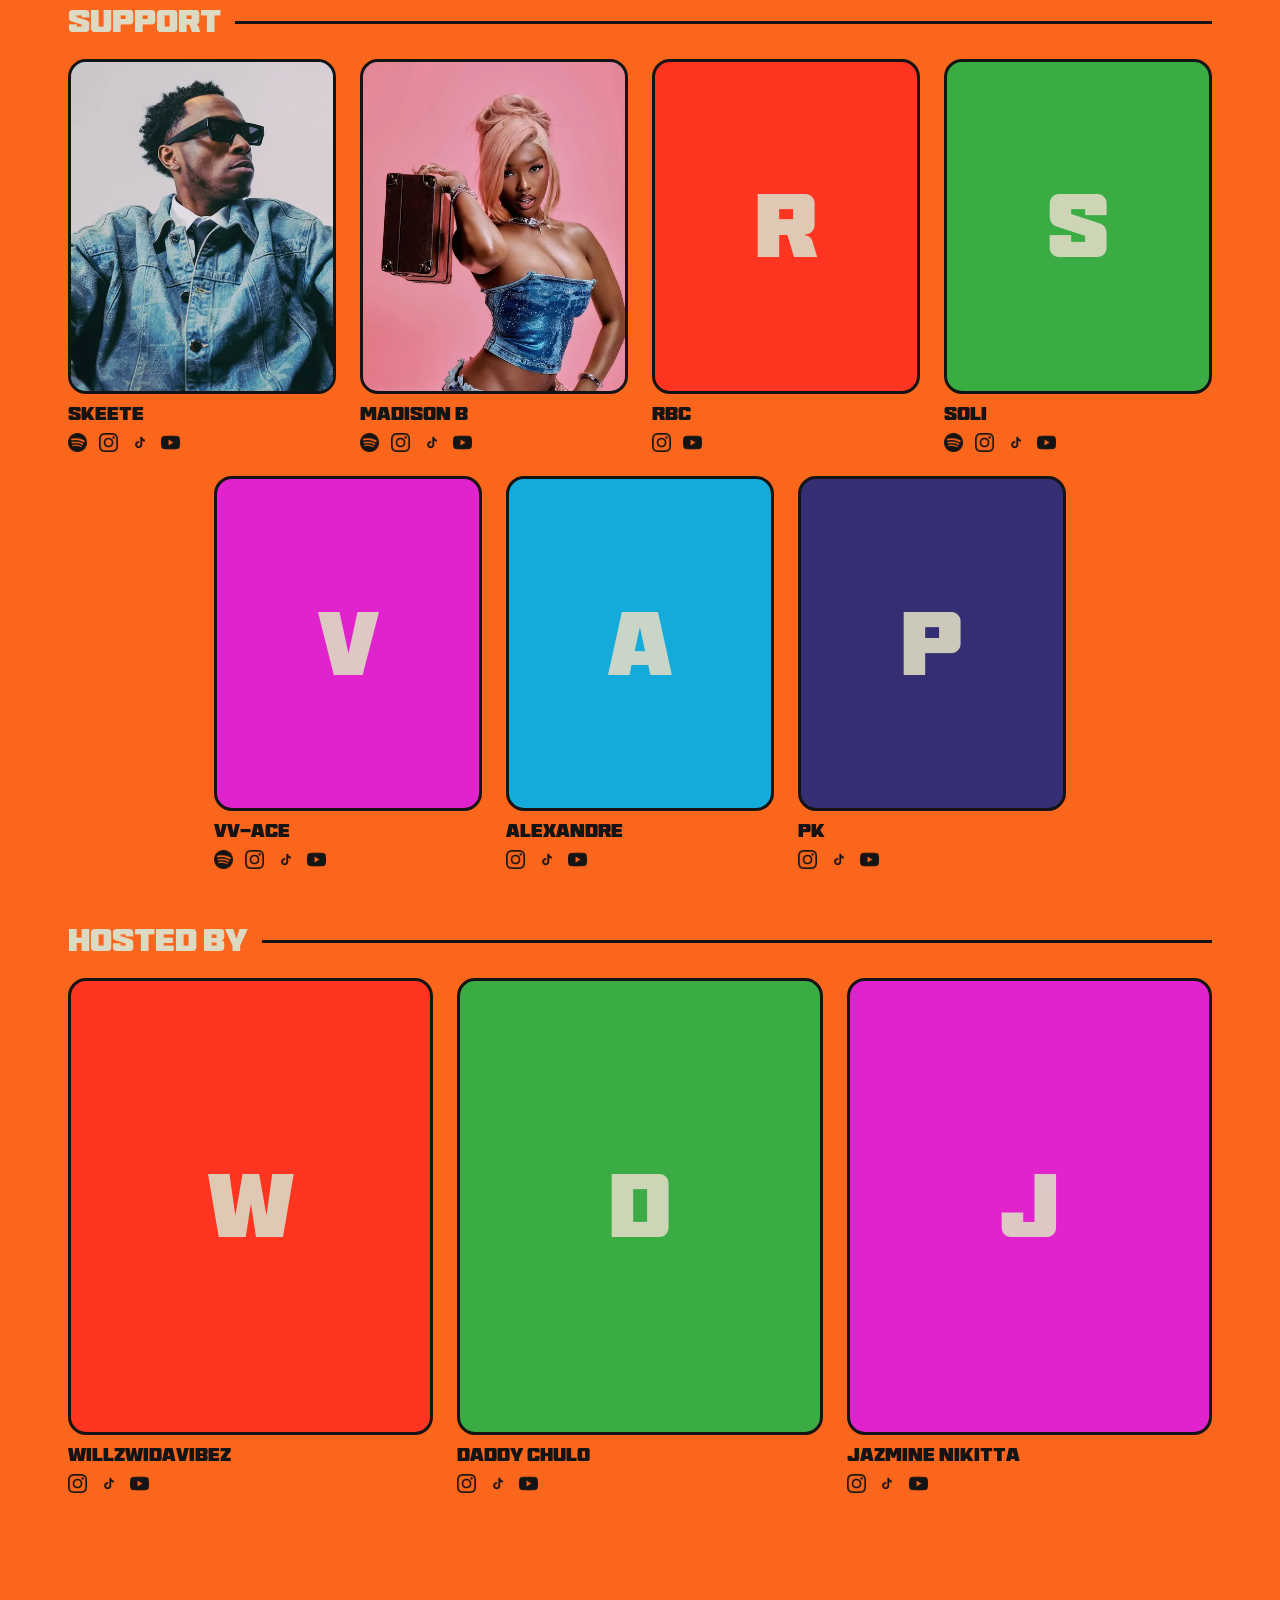
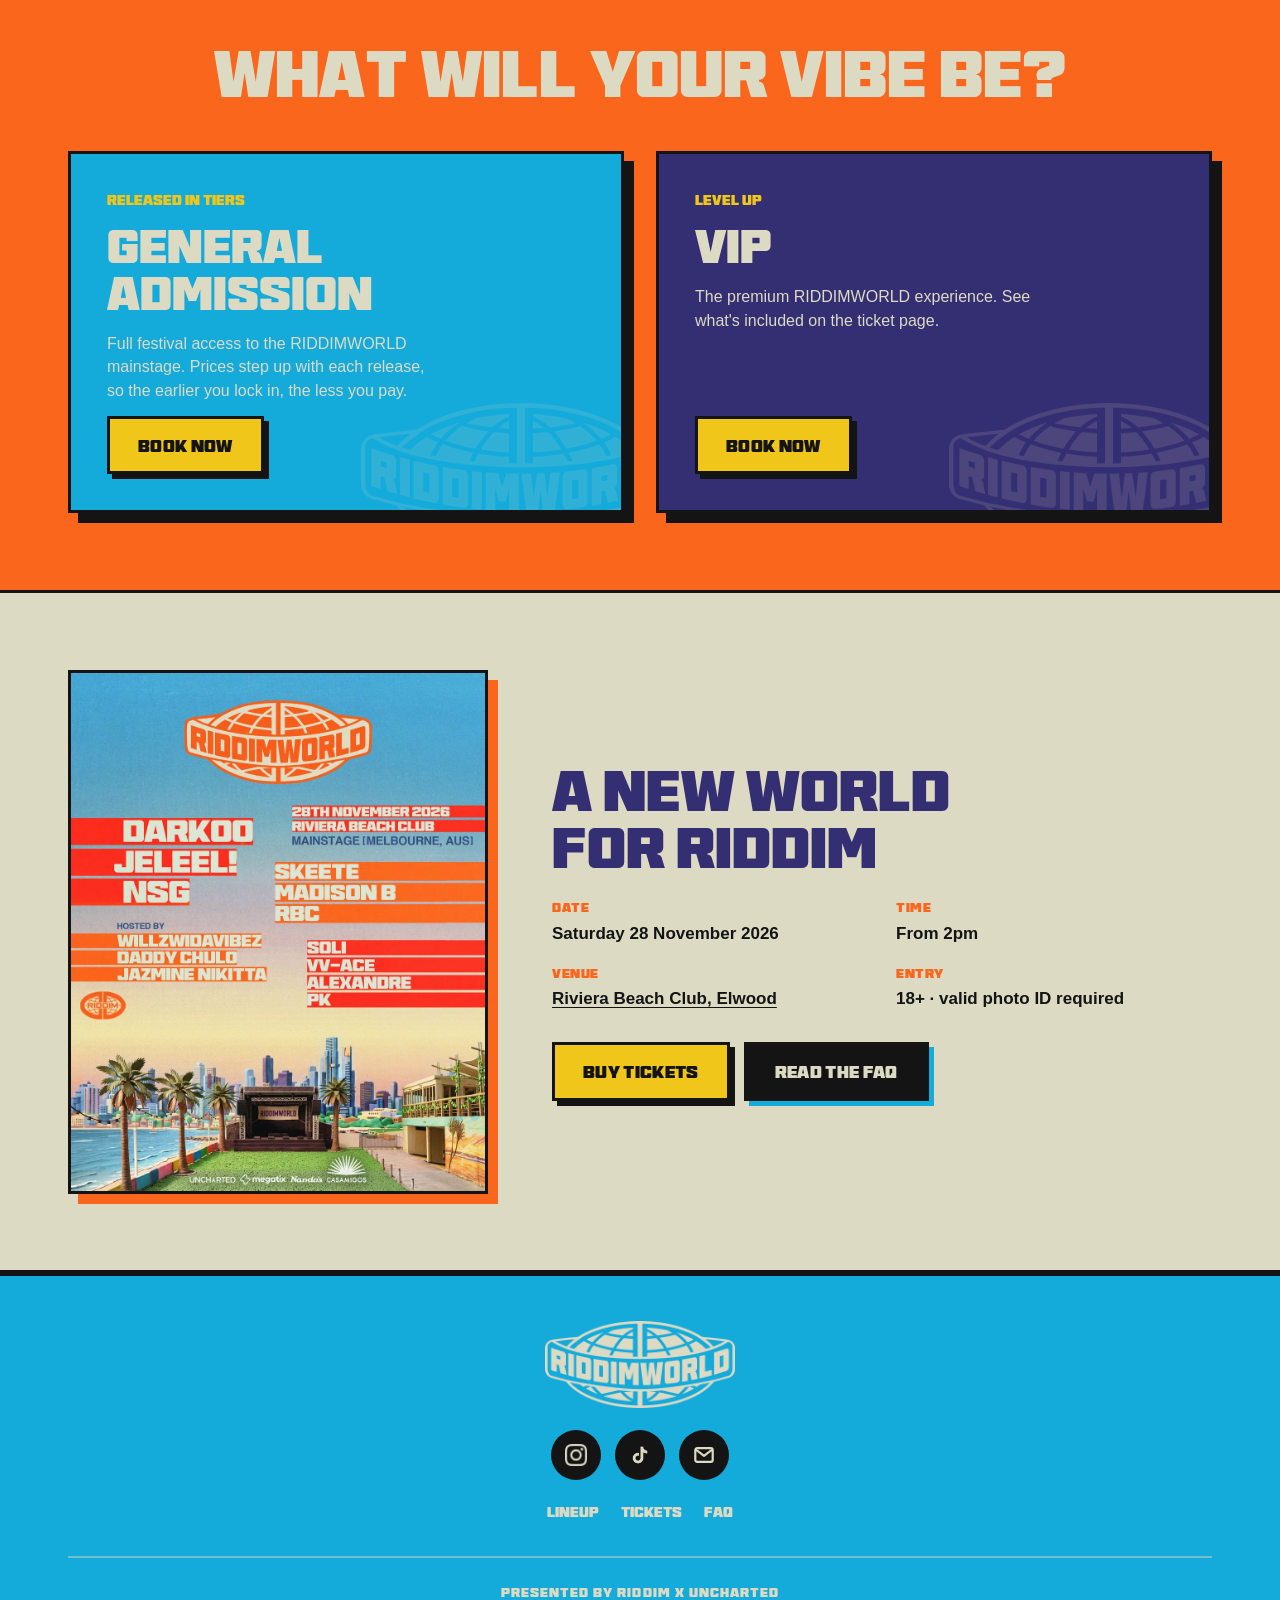
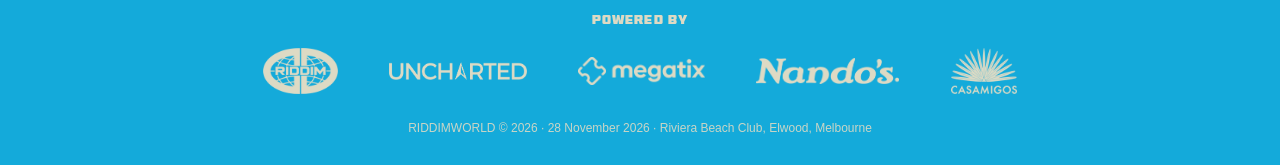
==== commit e8f15c2b: "RIDDIMWORLD naming, contact email, SUPPORT tier, new tagline, footer credits, bigger nav + TikTok ic" ====
--- a/index.html
+++ b/index.html
@@ -3,13 +3,13 @@
 <head>
   <meta charset="utf-8">
   <meta name="viewport" content="width=device-width, initial-scale=1">
-  <title>RIDDIM WORLD 2026</title>
-  <meta name="description" content="RiddimWorld — the inaugural one-day festival from RIDDIM × Uncharted. Darkoo, Jeleel!, NSG and more. Saturday 28 November 2026, Riviera Beach Club, Melbourne.">
+  <title>RIDDIMWORLD</title>
+  <meta name="description" content="RIDDIMWORLD — the inaugural one-day festival from RIDDIM × Uncharted. Darkoo, Jeleel!, NSG and more. Saturday 28 November 2026, Riviera Beach Club, Melbourne.">
   <meta name="theme-color" content="#fb661d">
   <!-- Social share preview (absolute URLs — update if the site moves to its own domain) -->
   <meta property="og:type" content="website">
-  <meta property="og:title" content="RIDDIM WORLD 2026">
-  <meta property="og:description" content="RiddimWorld — the inaugural one-day festival from RIDDIM × Uncharted. Darkoo, Jeleel!, NSG and more. Saturday 28 November 2026, Riviera Beach Club, Melbourne.">
+  <meta property="og:title" content="RIDDIMWORLD">
+  <meta property="og:description" content="RIDDIMWORLD — the inaugural one-day festival from RIDDIM × Uncharted. Darkoo, Jeleel!, NSG and more. Saturday 28 November 2026, Riviera Beach Club, Melbourne.">
   <meta property="og:url" content="https://olu-git.github.io/riddimworld/">
   <meta property="og:image" content="https://olu-git.github.io/riddimworld/assets/og-image.jpg">
   <meta name="twitter:card" content="summary_large_image">
@@ -27,7 +27,7 @@
         <a href="index.html#lineup">Lineup</a>
         <a href="faq.html">FAQ</a>
       </div>
-      <a href="index.html" class="logo mask" aria-label="RiddimWorld home"></a>
+      <a href="index.html" class="logo mask" aria-label="RIDDIMWORLD home"></a>
       <a href="tickets.html" class="btn nav-cta">Tickets</a>
     </nav>
   </header>
@@ -39,7 +39,7 @@
         <source media="(max-width: 640px)" srcset="assets/flyer.webp">
         <img src="assets/hero-2160.webp" srcset="assets/hero-1200.webp 1200w, assets/hero-2160.webp 2160w" sizes="100vw"
              width="2160" height="1080" fetchpriority="high"
-             alt="RiddimWorld 2026 — Darkoo, Jeleel!, NSG, Skeete, Madison B, RBC, Soli, VV-Ace, Alexandre, PK. Hosted by Willzwidavibez, Daddy Chulo and Jazmine Nikitta. 28th November 2026, Riviera Beach Club, Melbourne.">
+             alt="RIDDIMWORLD 2026 — Darkoo, Jeleel!, NSG, Skeete, Madison B, RBC, Soli, VV-Ace, Alexandre, PK. Hosted by Willzwidavibez, Daddy Chulo and Jazmine Nikitta. 28th November 2026, Riviera Beach Club, Melbourne.">
       </picture>
     </section>
 
@@ -64,7 +64,7 @@
         <!-- Cards are generated from lineup.js -->
         <h3 class="tier-title">Headliners</h3>
         <div class="cards headliners" id="headliners"></div>
-        <h3 class="tier-title">Also on the bill</h3>
+        <h3 class="tier-title">Support</h3>
         <div class="cards support" id="support"></div>
         <h3 class="tier-title">Hosted by</h3>
         <div class="cards hosts" id="hosts"></div>
@@ -79,13 +79,13 @@
           <article class="vibe">
             <span class="kicker">Released in tiers</span>
             <h3>General Admission</h3>
-            <p>Full festival access to the RiddimWorld mainstage. Prices step up with each release, so the earlier you lock in, the less you pay.</p>
+            <p>Full festival access to the RIDDIMWORLD mainstage. Prices step up with each release, so the earlier you lock in, the less you pay.</p>
             <a class="btn" href="tickets.html">Book now</a>
           </article>
           <article class="vibe vip">
             <span class="kicker">Level up</span>
             <h3>VIP</h3>
-            <p>The premium RiddimWorld experience. See what's included on the ticket page.</p>
+            <p>The premium RIDDIMWORLD experience. See what's included on the ticket page.</p>
             <a class="btn" href="tickets.html">Book now</a>
           </article>
         </div>
@@ -96,9 +96,9 @@
     <section id="info" class="info" aria-labelledby="info-title">
       <div class="wrap">
         <img class="info-flyer" src="assets/flyer.webp" width="1000" height="1250" loading="lazy"
-             alt="RiddimWorld 2026 official flyer">
+             alt="RIDDIMWORLD 2026 official flyer">
         <div>
-          <h2 id="info-title">One day.<br>One world.<br>One riddim.</h2>
+          <h2 id="info-title">A new world<br>for riddim</h2>
           <ul class="facts">
             <li><span>Date</span>Saturday 28 November 2026</li>
             <li><span>Time</span>From 2pm</li>
@@ -117,12 +117,11 @@
   <footer class="site-footer">
     <div class="wrap">
       <div class="footer-top">
-        <a href="index.html" class="footer-logo mask" aria-label="RiddimWorld home"></a>
-        <div class="follow" aria-label="Follow RiddimWorld">
-          <a href="https://www.instagram.com/riddimworld.au" target="_blank" rel="noopener" aria-label="RiddimWorld on Instagram"><span class="mask" style="--src:url(assets/icons/instagram.png)"></span></a>
-          <a href="https://www.tiktok.com/@riddimworld.au" target="_blank" rel="noopener" aria-label="RiddimWorld on TikTok"><span class="mask" style="--src:url(assets/icons/tiktok.png)"></span></a>
-          <!-- TODO: swap in the official RiddimWorld contact email -->
-          <a href="mailto:EMAIL-TBC" aria-label="Email RiddimWorld"><span class="mask" style="--src:url(assets/icons/email.svg)"></span></a>
+        <a href="index.html" class="footer-logo mask" aria-label="RIDDIMWORLD home"></a>
+        <div class="follow" aria-label="Follow RIDDIMWORLD">
+          <a href="https://www.instagram.com/riddimworld.au" target="_blank" rel="noopener" aria-label="RIDDIMWORLD on Instagram"><span class="mask" style="--src:url(assets/icons/instagram.png)"></span></a>
+          <a href="https://www.tiktok.com/@riddimworld.au" target="_blank" rel="noopener" aria-label="RIDDIMWORLD on TikTok"><span class="mask" style="--src:url(assets/icons/tiktok.png)"></span></a>
+          <a href="mailto:info@riddim.com.au" aria-label="Email RIDDIMWORLD"><span class="mask" style="--src:url(assets/icons/email.svg)"></span></a>
         </div>
         <nav class="footer-nav" aria-label="Footer">
           <a href="index.html#lineup">Lineup</a>
@@ -131,7 +130,8 @@
         </nav>
       </div>
       <div class="partners">
-        <p class="label">Presented by RIDDIM × Uncharted · Powered by</p>
+        <p class="label">Presented by RIDDIM x Uncharted</p>
+        <p class="label">Powered by</p>
         <div class="partner-row">
           <span class="mask riddim" style="--src:url(assets/partners/riddim.png)" role="img" aria-label="RIDDIM"></span>
           <span class="mask uncharted" style="--src:url(assets/partners/uncharted.png)" role="img" aria-label="Uncharted"></span>
@@ -140,7 +140,7 @@
           <span class="mask casamigos" style="--src:url(assets/partners/casamigos.png)" role="img" aria-label="Casamigos"></span>
         </div>
       </div>
-      <p class="footer-meta">RiddimWorld © 2026 · 28 November 2026 · Riviera Beach Club, Elwood, Melbourne</p>
+      <p class="footer-meta">RIDDIMWORLD © 2026 · 28 November 2026 · Riviera Beach Club, Elwood, Melbourne</p>
     </div>
   </footer>
 
--- a/styles.css
+++ b/styles.css
@@ -67,7 +67,7 @@
   max-width: var(--max); margin: 0 auto; padding: 12px var(--gutter);
   display: grid; grid-template-columns: 1fr auto 1fr; align-items: center; gap: 12px;
 }
-.nav-links { display: flex; gap: clamp(14px, 2.4vw, 32px); font-family: var(--display); text-transform: uppercase; font-size: 15px; color: var(--cream); }
+.nav-links { display: flex; gap: clamp(14px, 2.4vw, 32px); font-family: var(--display); text-transform: uppercase; font-size: 20px; color: var(--cream); }
 .nav-links a { position: relative; padding: 4px 0; }
 .nav-links a::after {
   content: ""; position: absolute; left: 0; right: 0; bottom: -3px; height: 3px; background: var(--cream);
@@ -226,7 +226,8 @@
 .footer-nav { display: flex; gap: 22px; font-family: var(--display); text-transform: uppercase; font-size: 14px; }
 .footer-nav a:hover { color: var(--ink); }
 .partners { margin-top: 34px; padding-top: 26px; border-top: 2px solid rgba(221, 218, 196, .45); text-align: center; }
-.partners .label { font-family: var(--display); text-transform: uppercase; font-size: 12px; letter-spacing: .08em; margin-bottom: 18px; }
+.partners .label { font-family: var(--display); text-transform: uppercase; font-size: 13px; letter-spacing: .08em; margin-bottom: 8px; }
+.partners .label + .partner-row { margin-top: 18px; }
 .partner-row { display: flex; flex-wrap: wrap; align-items: center; justify-content: center; gap: 22px clamp(24px, 4vw, 52px); }
 .partner-row .mask { height: 34px; color: var(--cream); }
 .partner-row .riddim { height: 46px; aspect-ratio: 3130 / 1920; }
@@ -246,7 +247,7 @@
   .nav { grid-template-columns: auto 1fr auto; }
   .logo { grid-column: 1; grid-row: 1; }
   .nav-cta { grid-column: 3; grid-row: 1; }
-  .nav-links { grid-column: 1 / -1; grid-row: 2; justify-content: center; font-size: 13px; }
+  .nav-links { grid-column: 1 / -1; grid-row: 2; justify-content: center; font-size: 17px; }
   .cards.headliners, .cards.hosts { grid-template-columns: repeat(2, 1fr); }
   .cards.support .card { width: calc((100% - clamp(14px, 2vw, 24px)) / 2); }
   .cards.support .card:last-child:nth-child(odd) .photo { aspect-ratio: 4 / 5; }
@@ -269,3 +270,6 @@
   opacity: 1; transform: none;
   transition: transform .9s cubic-bezier(.2, .9, .25, 1.05) var(--delay, 0s), opacity .4s ease var(--delay, 0s);
 }
+
+/* TikTok glyph is drawn smaller within its PNG, so scale it up to match Instagram/Email */
+.follow a[aria-label*="TikTok"] .mask { width: 28px; height: 28px; }
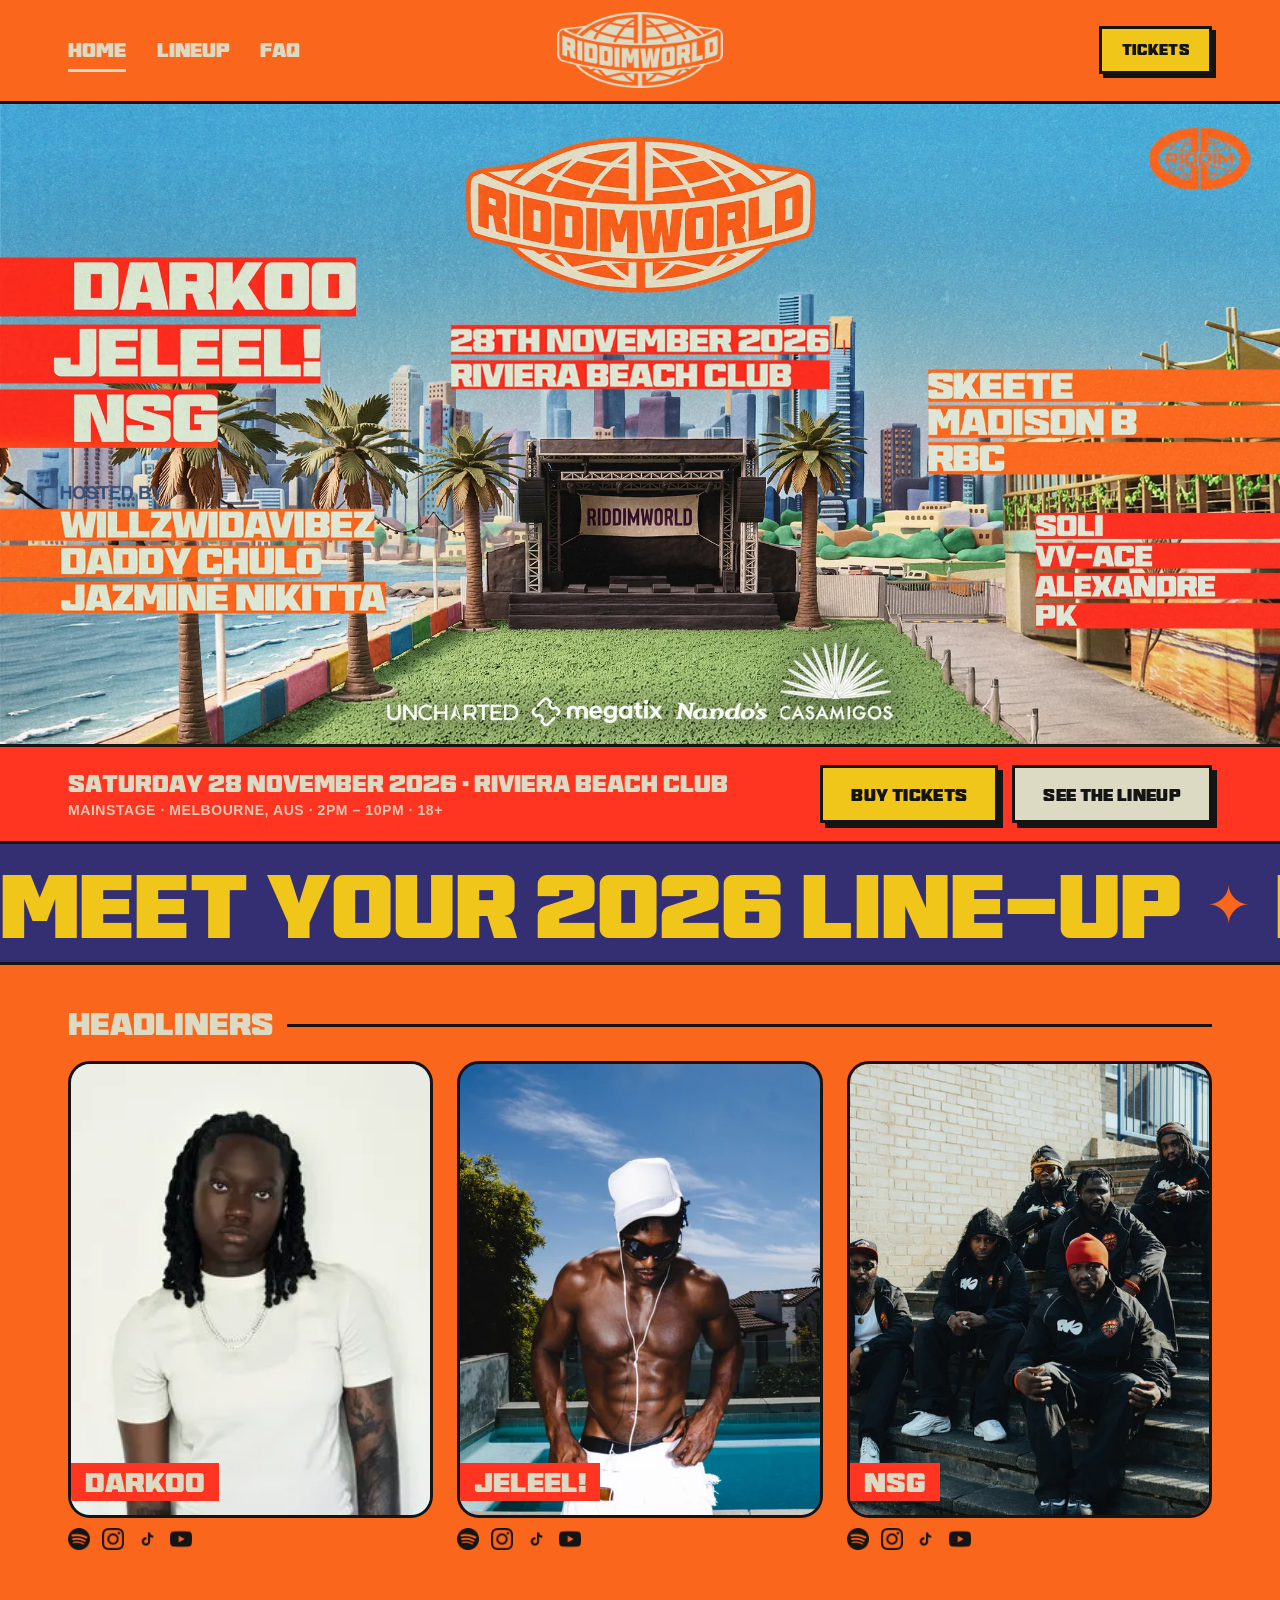
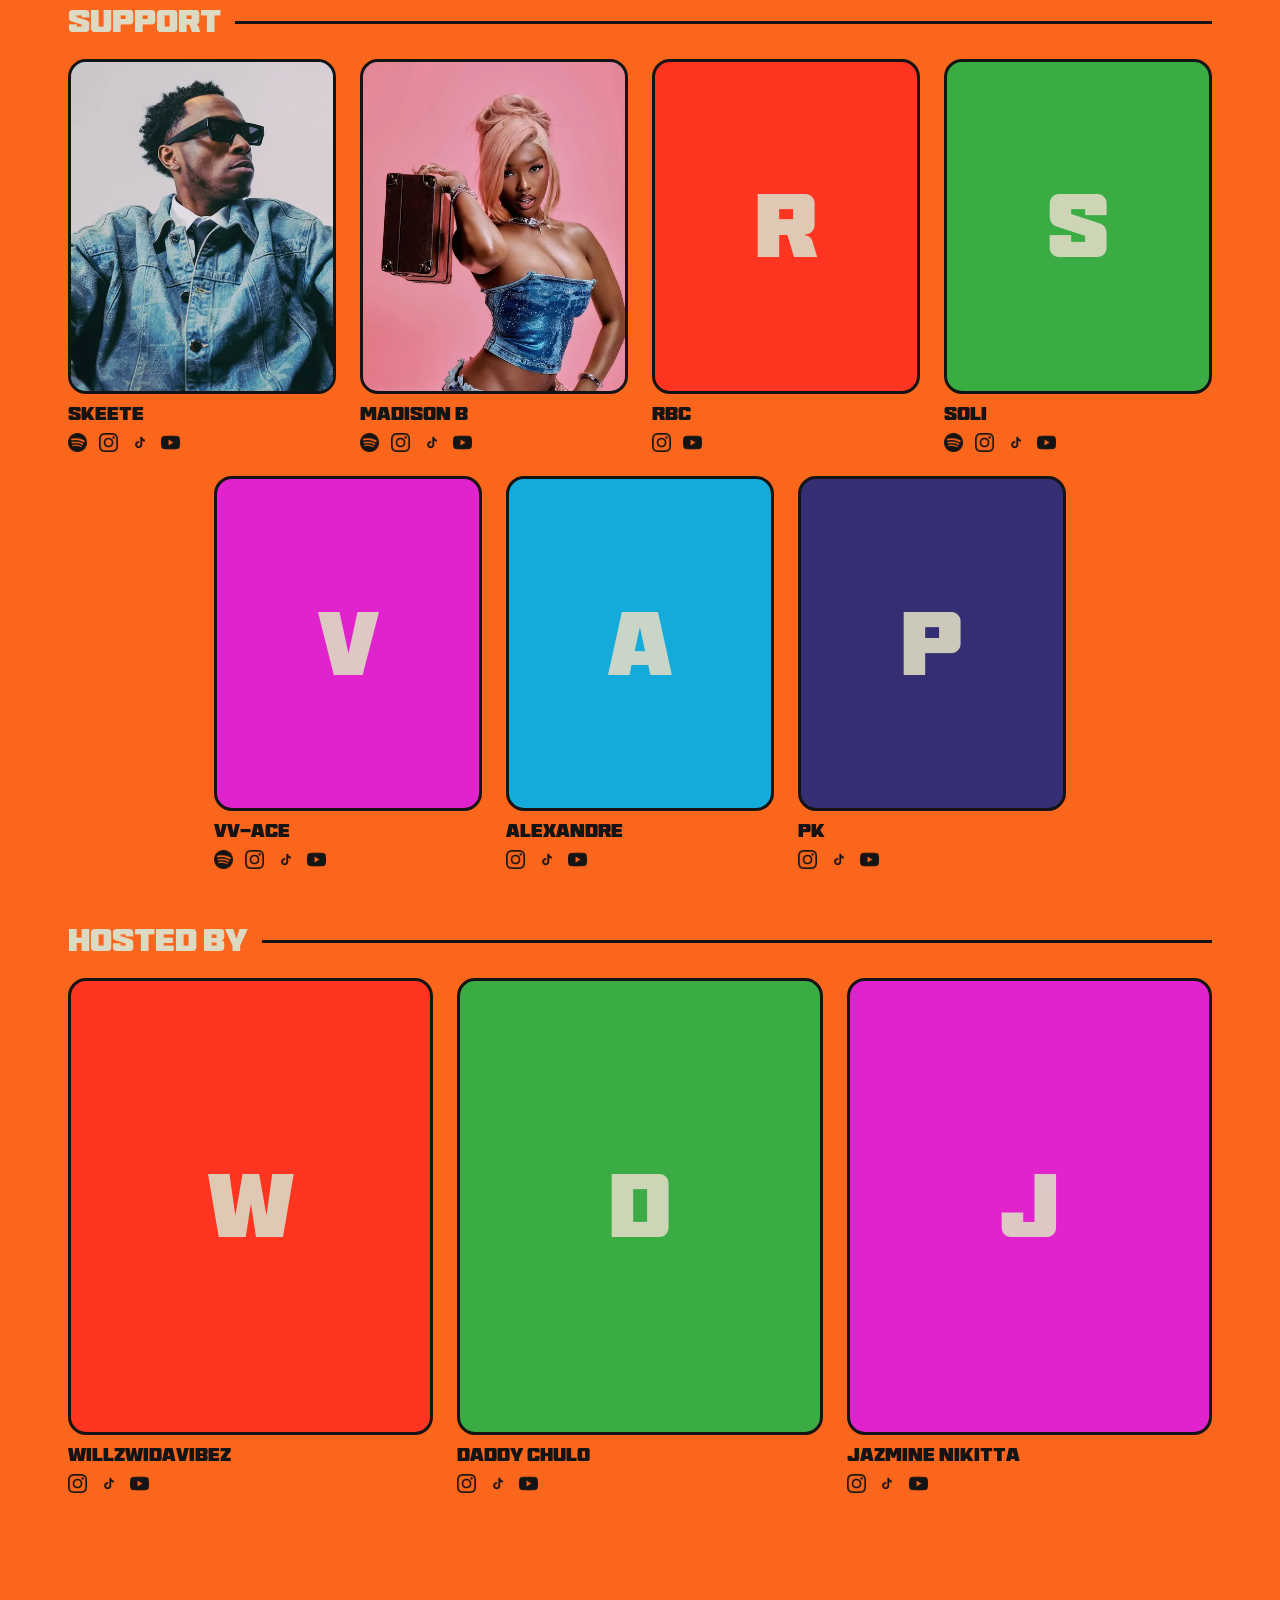
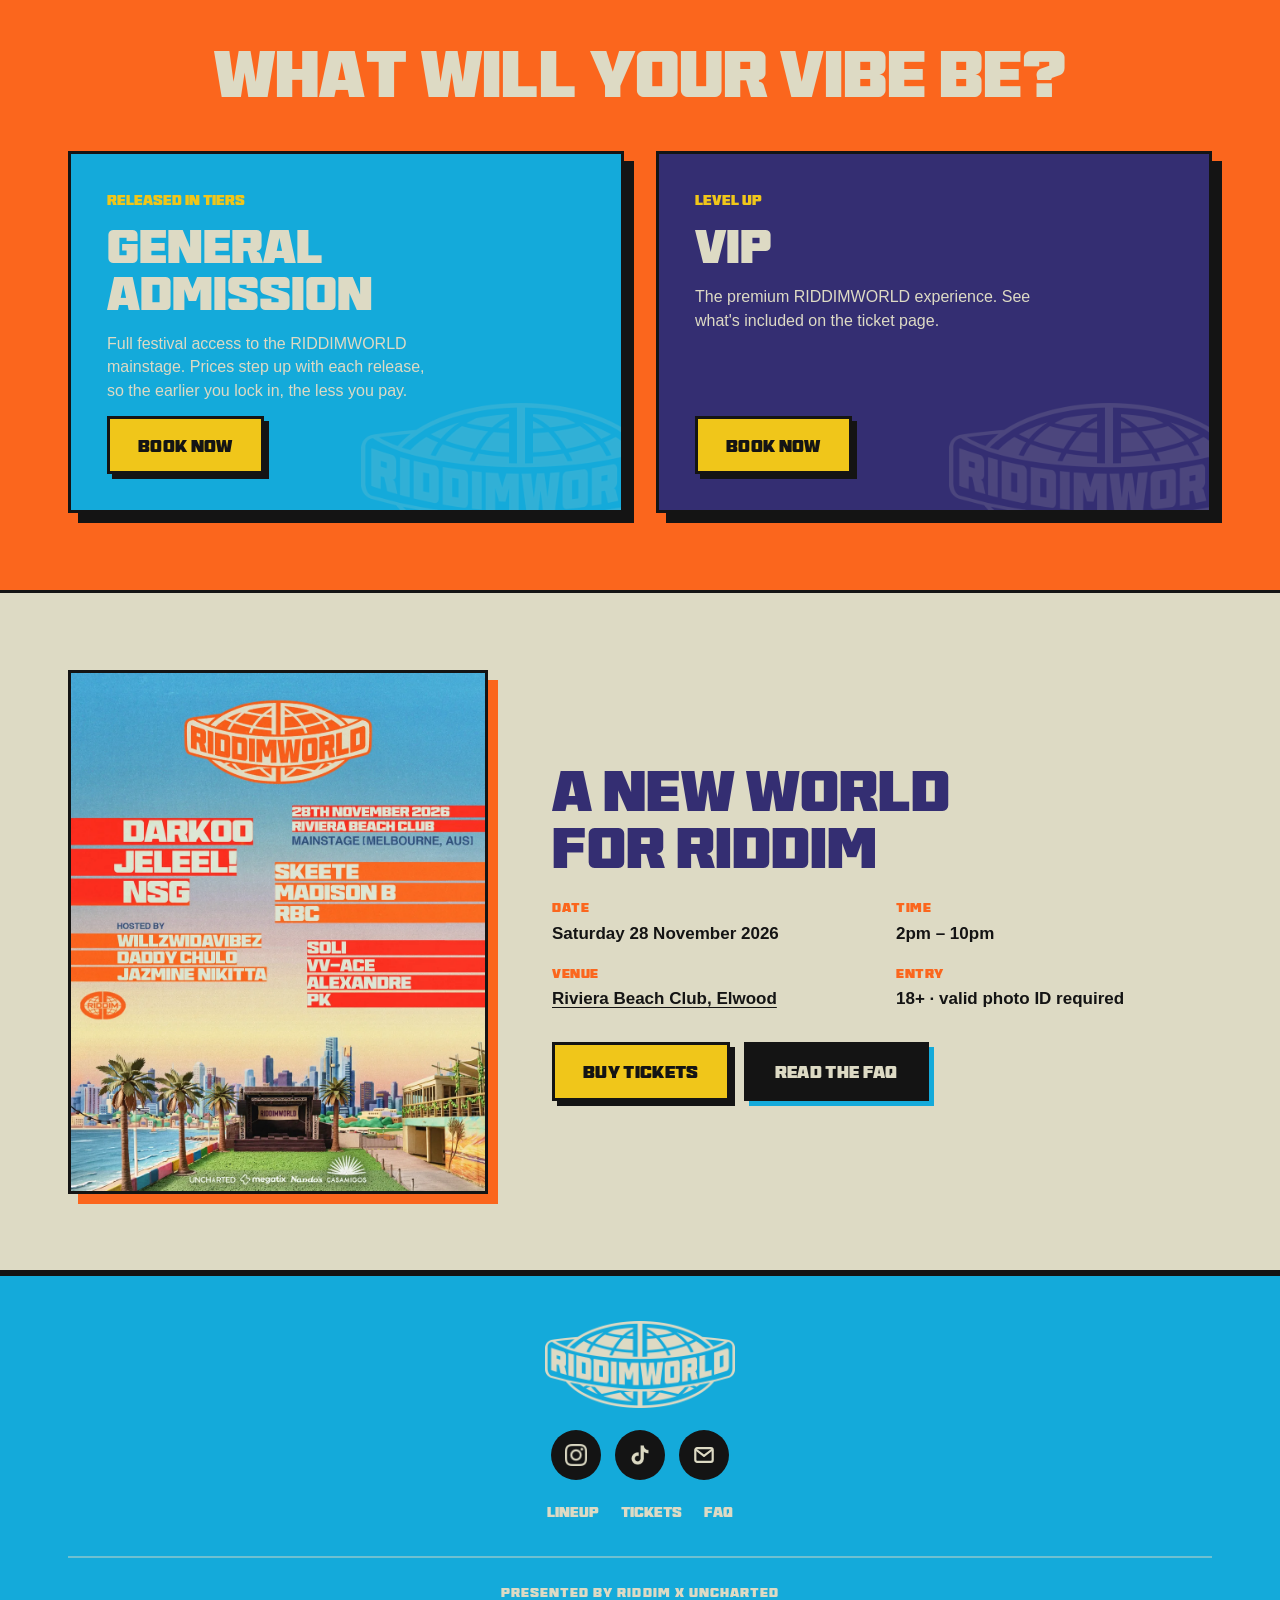
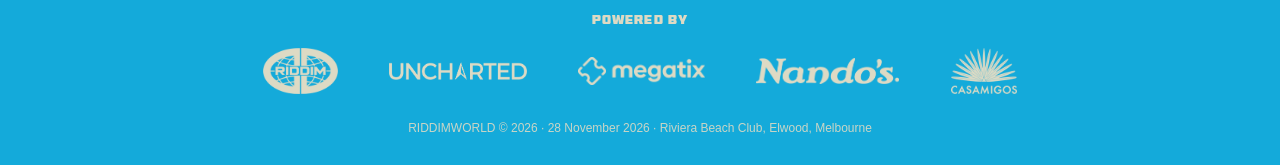
==== commit 735d5b5b: "Event time 2pm – 10pm (per Megatix listing) Co-Authored-By: Claude Opus 5.5 <noreply@anthropic.com>" ====
--- a/index.html
+++ b/index.html
@@ -46,7 +46,7 @@
     <div class="hero-bar">
       <div class="wrap">
         <p>Saturday 28 November 2026 · Riviera Beach Club
-          <small>MAINSTAGE · MELBOURNE, AUS · FROM 2PM · 18+</small></p>
+          <small>MAINSTAGE · MELBOURNE, AUS · 2PM – 10PM · 18+</small></p>
         <div class="actions">
           <a class="btn" href="tickets.html">Buy Tickets</a>
           <a class="btn ghost" href="#lineup">See the Lineup</a>
@@ -101,7 +101,7 @@
           <h2 id="info-title">A new world<br>for riddim</h2>
           <ul class="facts">
             <li><span>Date</span>Saturday 28 November 2026</li>
-            <li><span>Time</span>From 2pm</li>
+            <li><span>Time</span>2pm – 10pm</li>
             <li><span>Venue</span><a href="https://www.google.com/maps/search/?api=1&amp;query=Riviera+Beach+Club+Elwood+VIC" target="_blank" rel="noopener">Riviera Beach Club, Elwood</a></li>
             <li><span>Entry</span>18+ · valid photo ID required</li>
           </ul>
--- a/styles.css
+++ b/styles.css
@@ -272,4 +272,4 @@
 }
 
 /* TikTok glyph is drawn smaller within its PNG, so scale it up to match Instagram/Email */
-.follow a[aria-label*="TikTok"] .mask { width: 28px; height: 28px; }
+.follow a[aria-label*="TikTok"] .mask { width: 32px; height: 32px; }
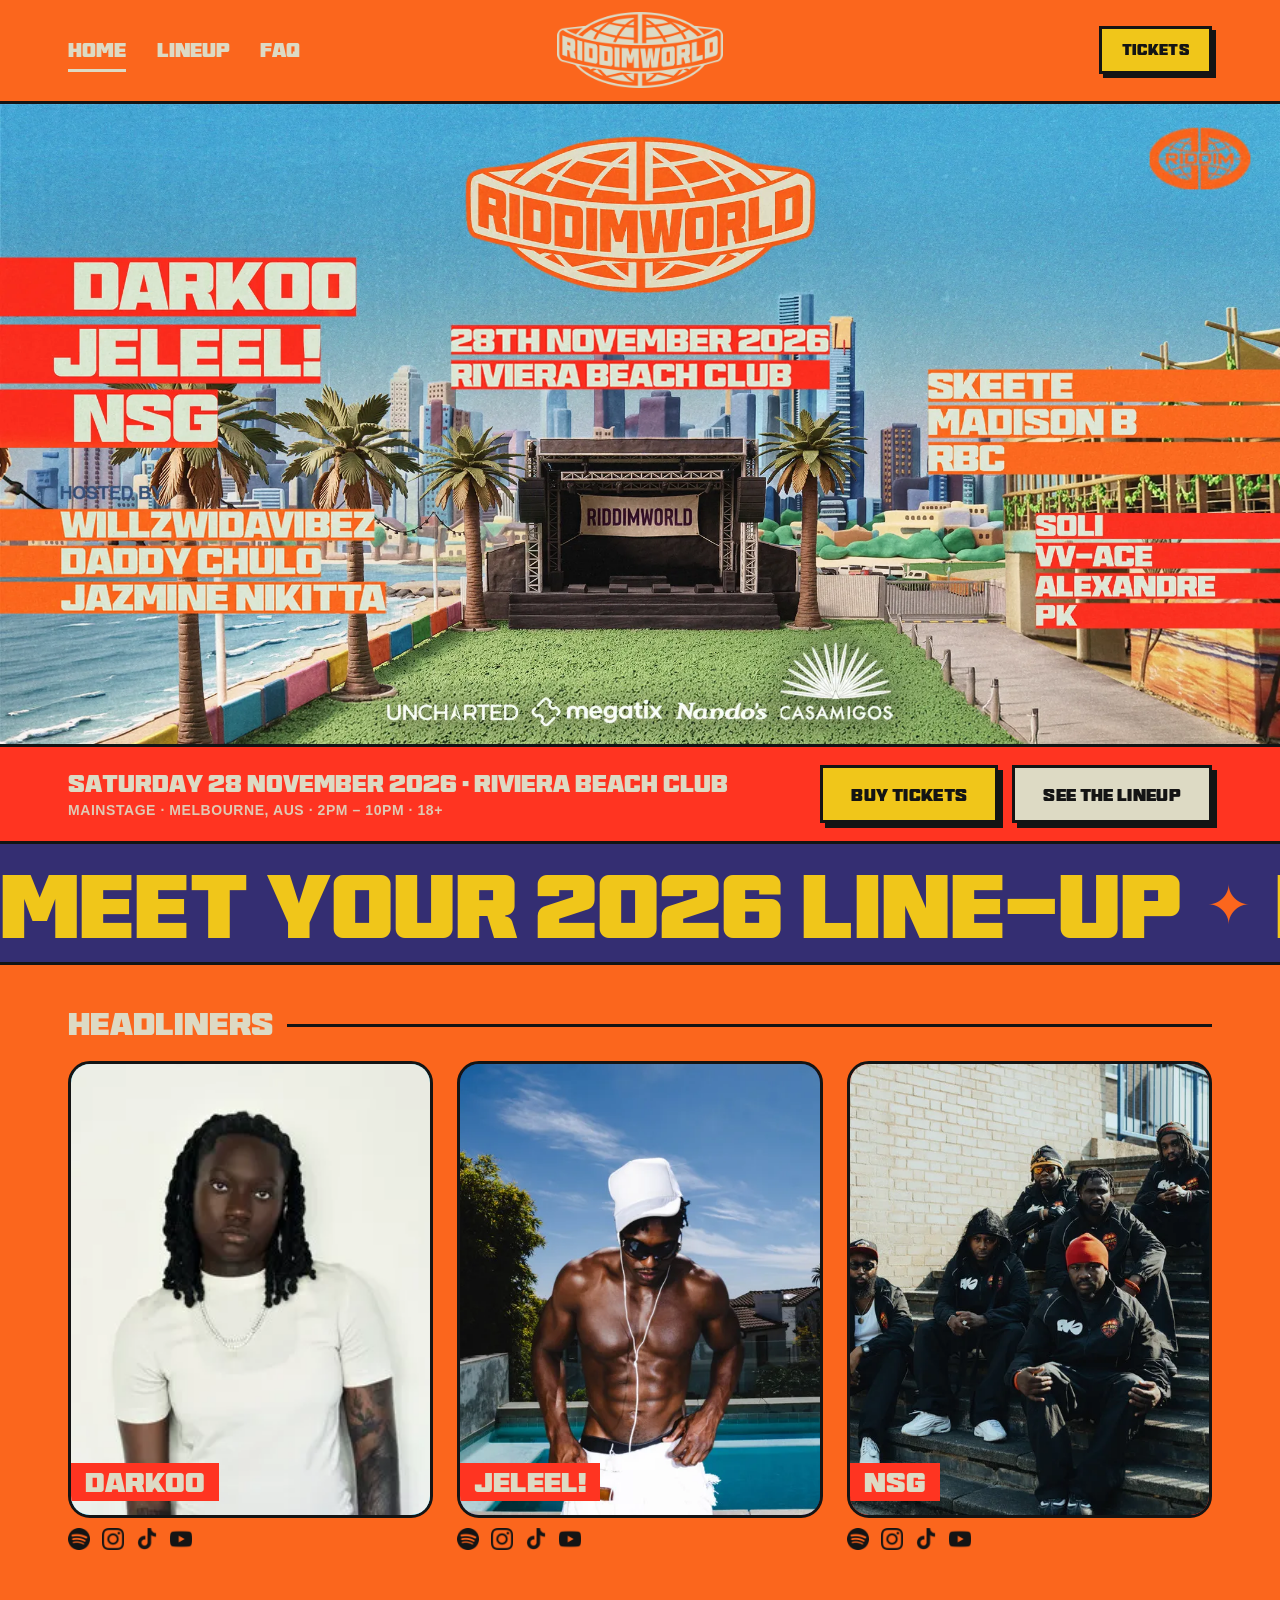
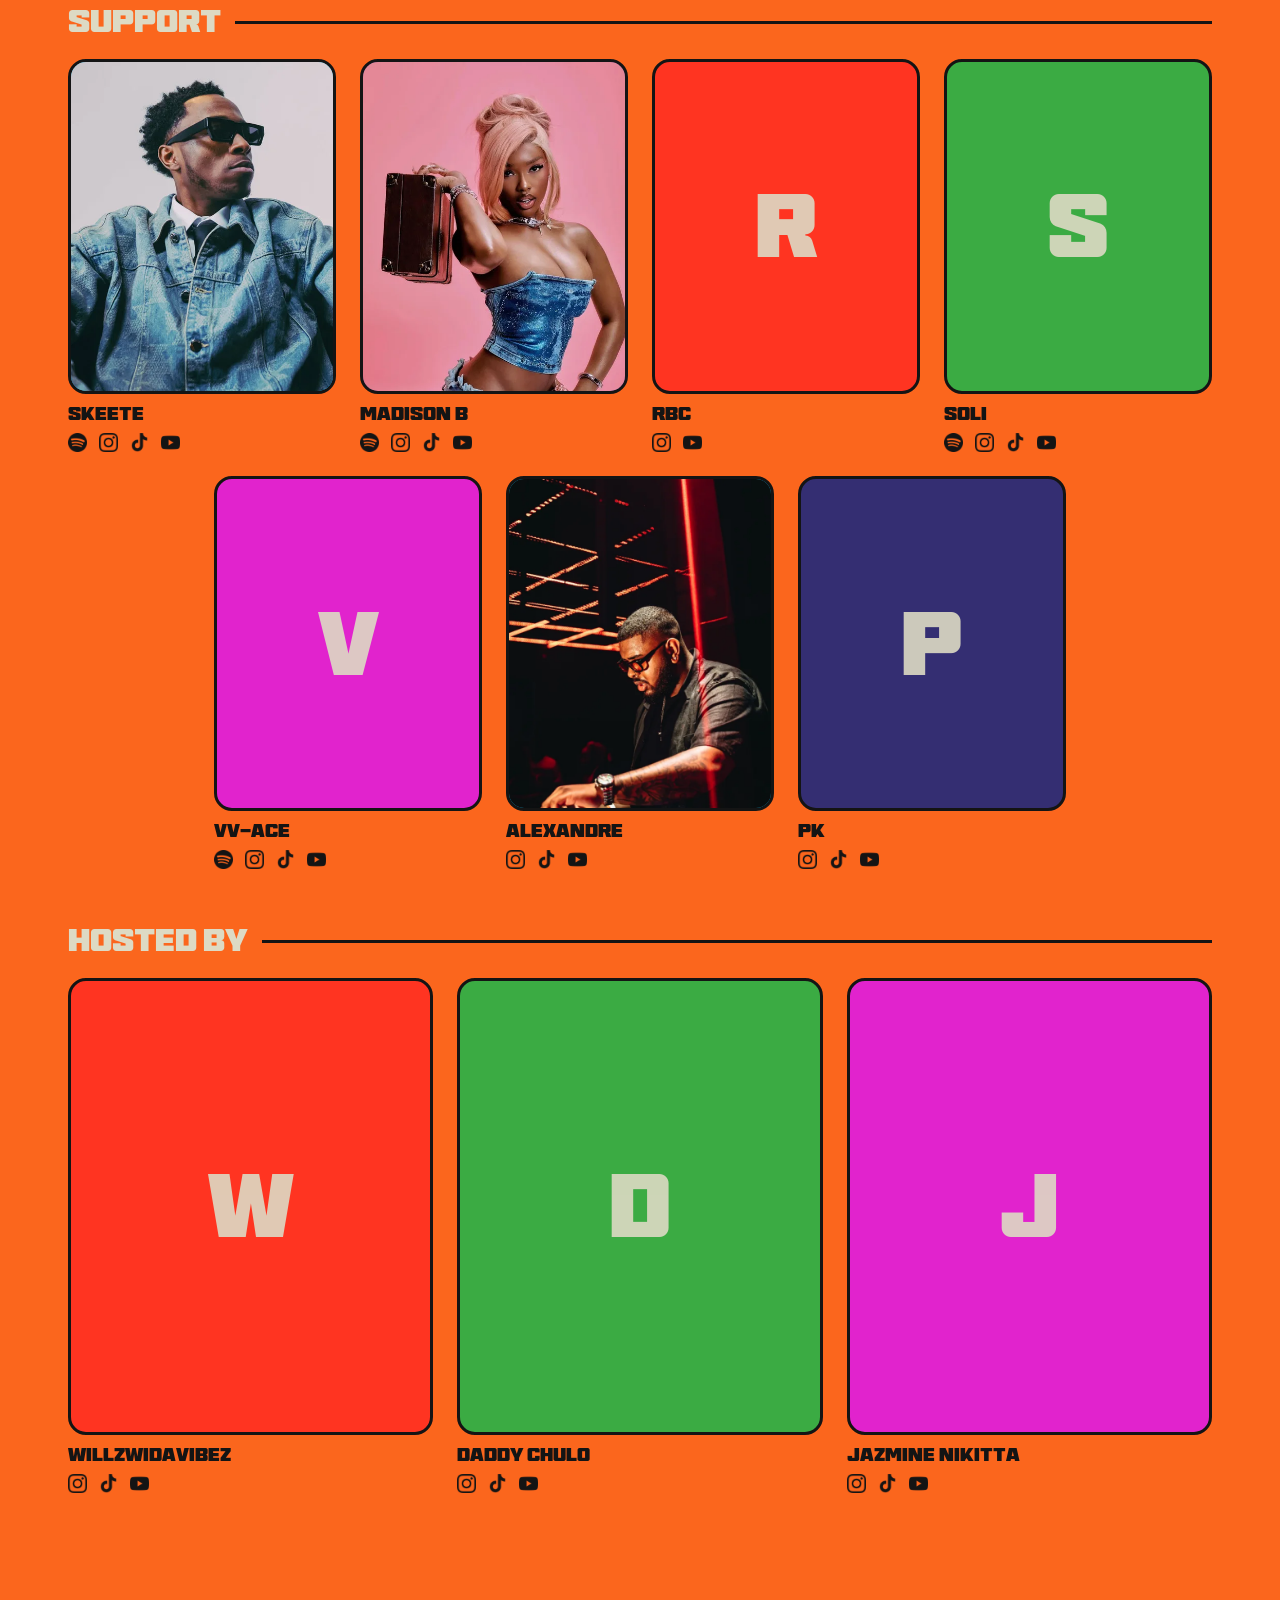
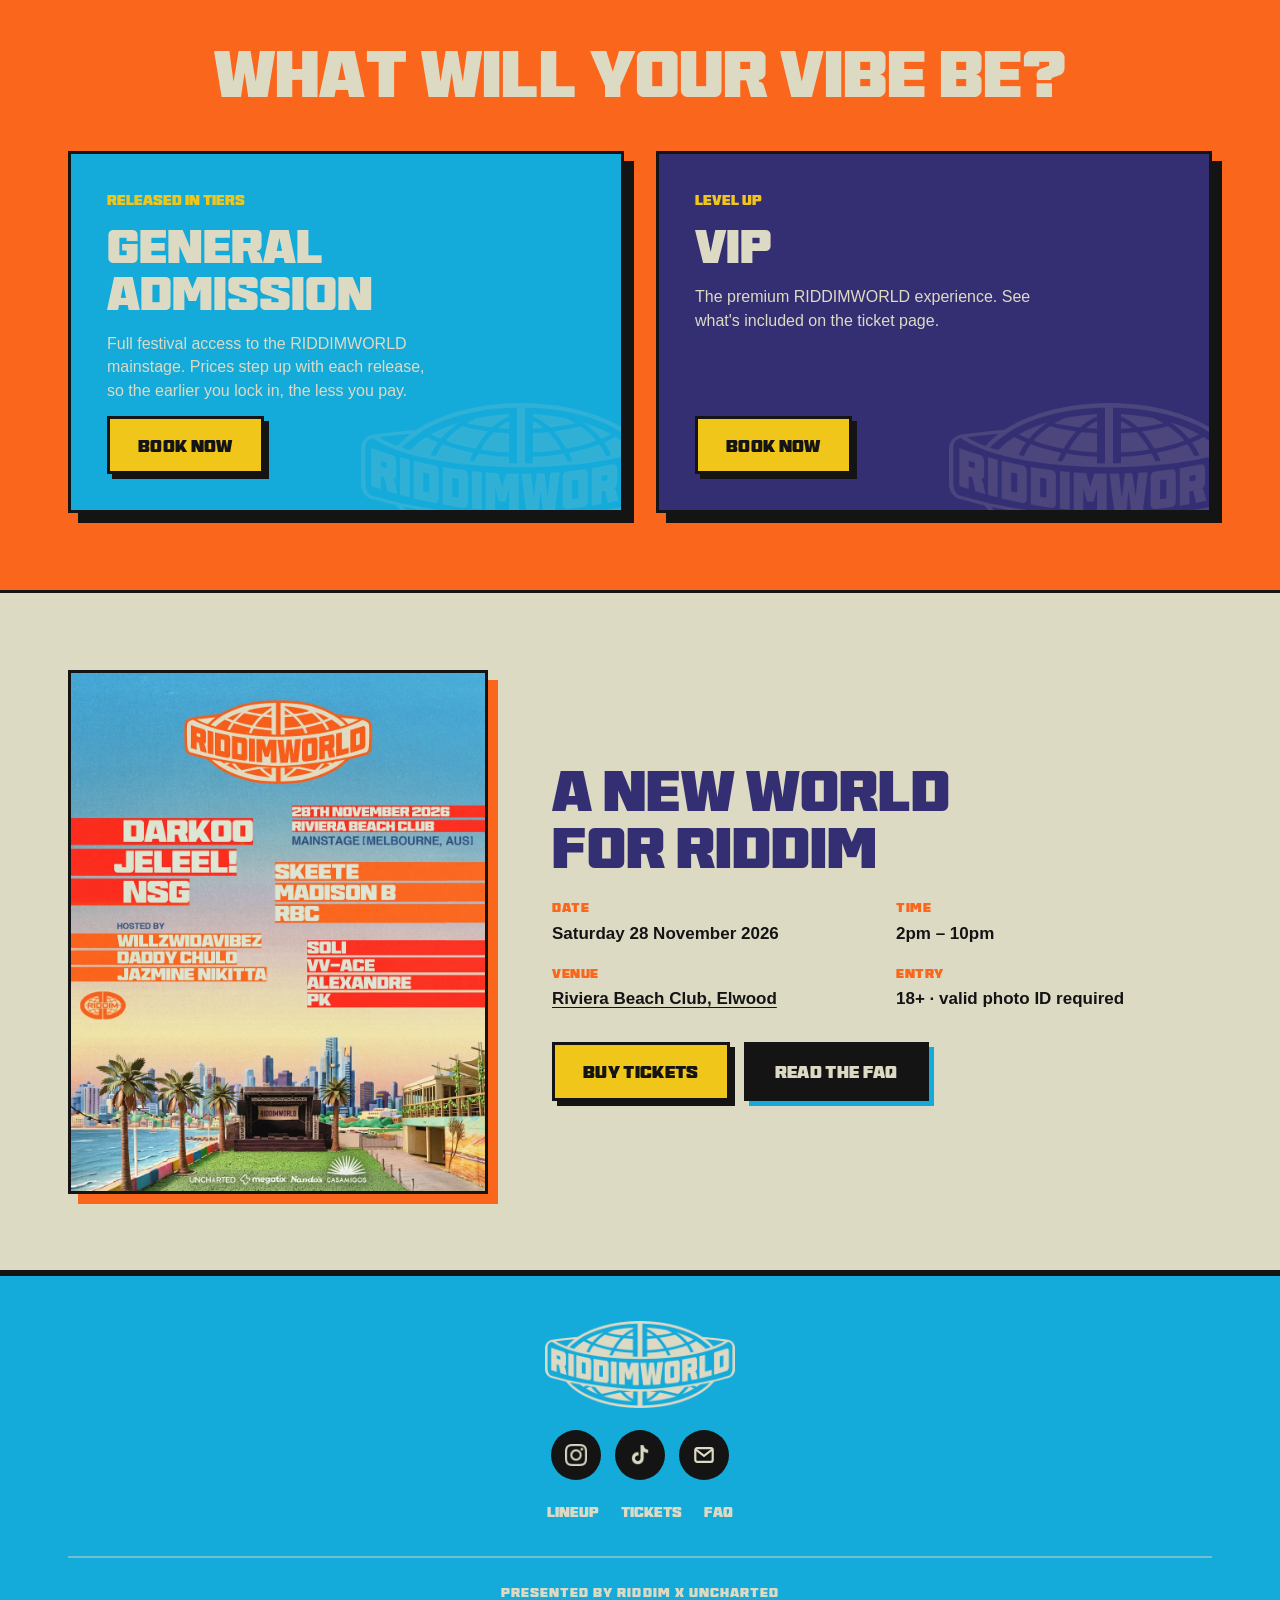
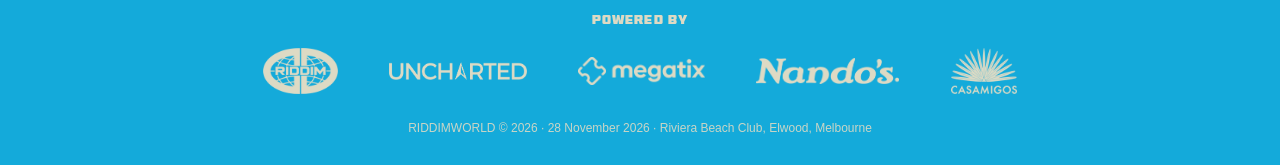
==== commit f8b12a82: "Use custom domain riddimworld.com.au Co-Authored-By: Claude Opus 5.5 <noreply@anthropic.com>" ====
--- a/index.html
+++ b/index.html
@@ -10,8 +10,8 @@
   <meta property="og:type" content="website">
   <meta property="og:title" content="RIDDIMWORLD">
   <meta property="og:description" content="RIDDIMWORLD — the inaugural one-day festival from RIDDIM × Uncharted. Darkoo, Jeleel!, NSG and more. Saturday 28 November 2026, Riviera Beach Club, Melbourne.">
-  <meta property="og:url" content="https://olu-git.github.io/riddimworld/">
-  <meta property="og:image" content="https://olu-git.github.io/riddimworld/assets/og-image.jpg">
+  <meta property="og:url" content="https://riddimworld.com.au/">
+  <meta property="og:image" content="https://riddimworld.com.au/assets/og-image.jpg">
   <meta name="twitter:card" content="summary_large_image">
   <link rel="icon" type="image/png" href="assets/favicon.png">
   <link rel="apple-touch-icon" href="assets/apple-touch-icon.png">
--- a/styles.css
+++ b/styles.css
@@ -271,5 +271,9 @@
   transition: transform .9s cubic-bezier(.2, .9, .25, 1.05) var(--delay, 0s), opacity .4s ease var(--delay, 0s);
 }
 
-/* TikTok glyph is drawn smaller within its PNG, so scale it up to match Instagram/Email */
-.follow a[aria-label*="TikTok"] .mask { width: 32px; height: 32px; }
+/* TikTok icon file is trimmed to the glyph; 20px here matches its previous on-screen size */
+.follow a[aria-label*="TikTok"] .mask { width: 20px; height: 20px; }
+
+.faq-item .answer p + p, .faq-item .answer ul + p, .faq-item .answer p + ul { margin-top: 10px; }
+.faq-item .answer ul { padding-left: 22px; display: grid; gap: 6px; }
+.faq-item .answer a { text-underline-offset: 3px; }
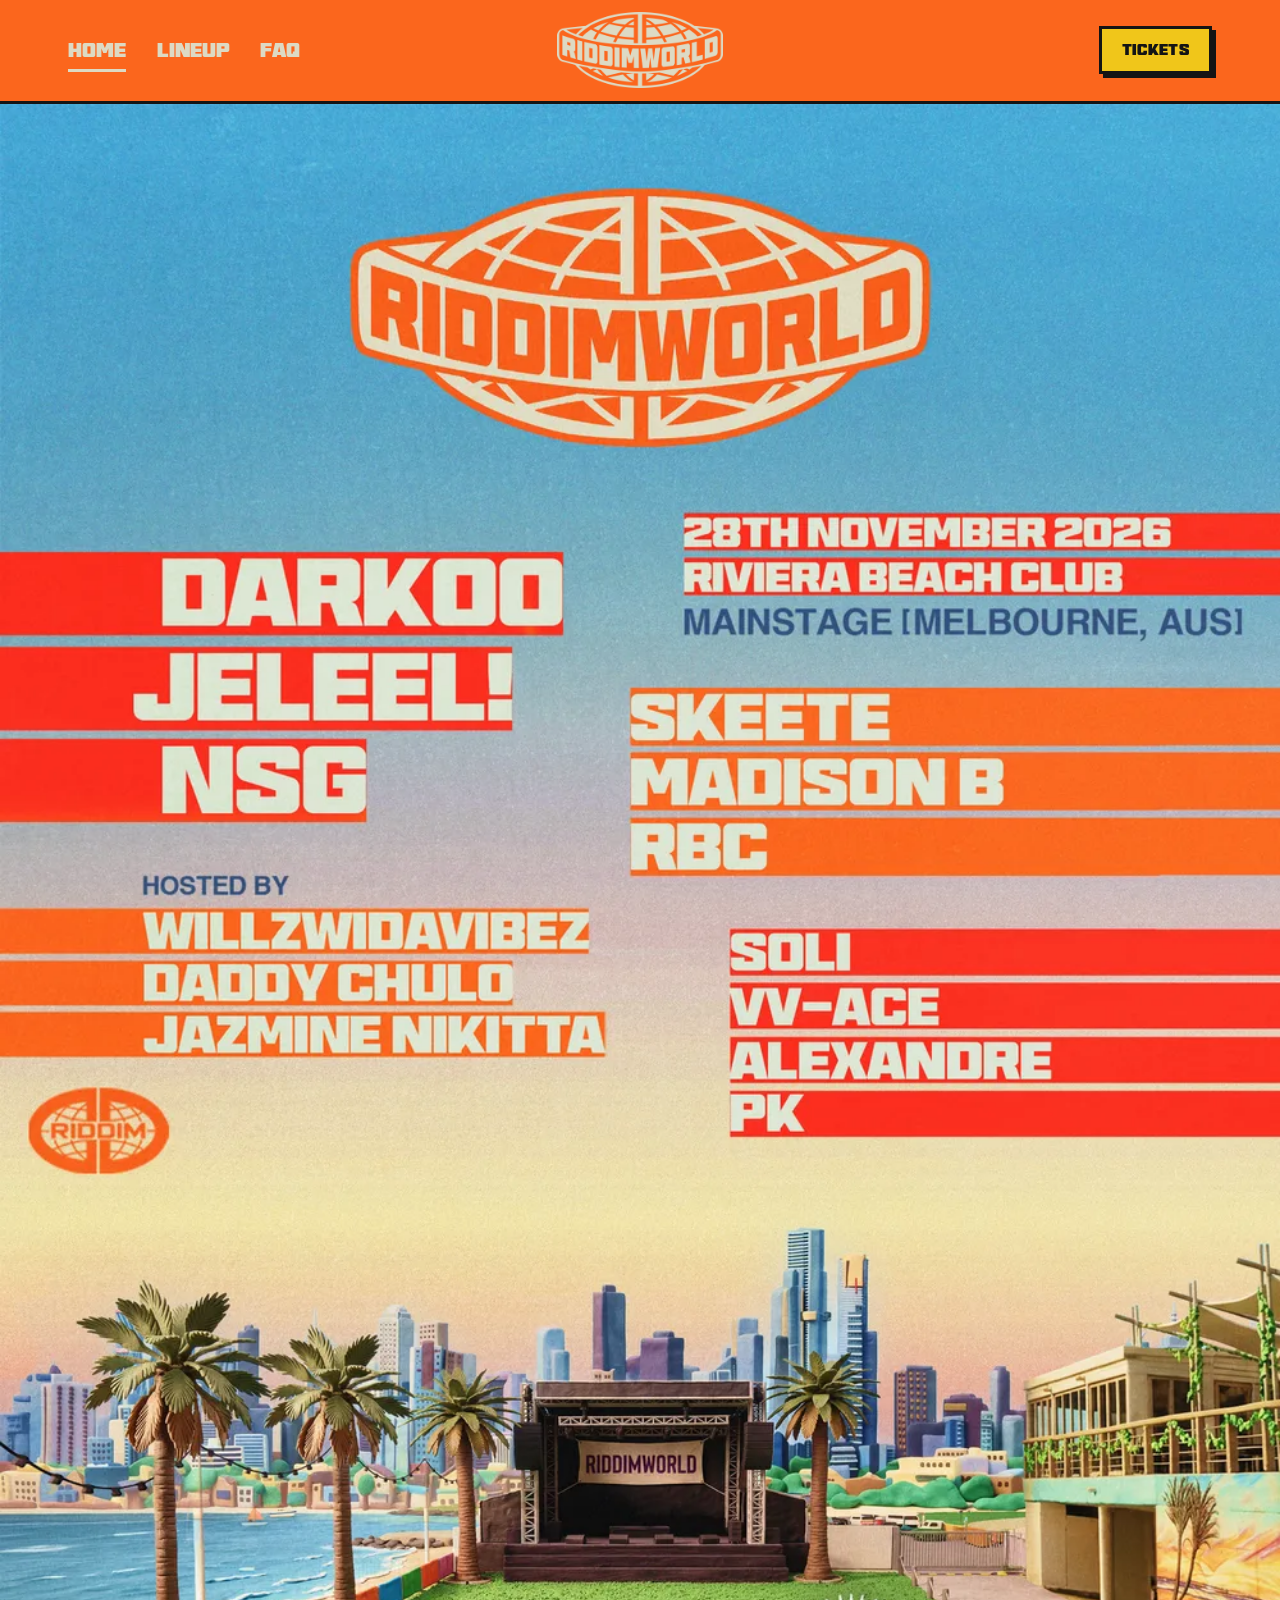
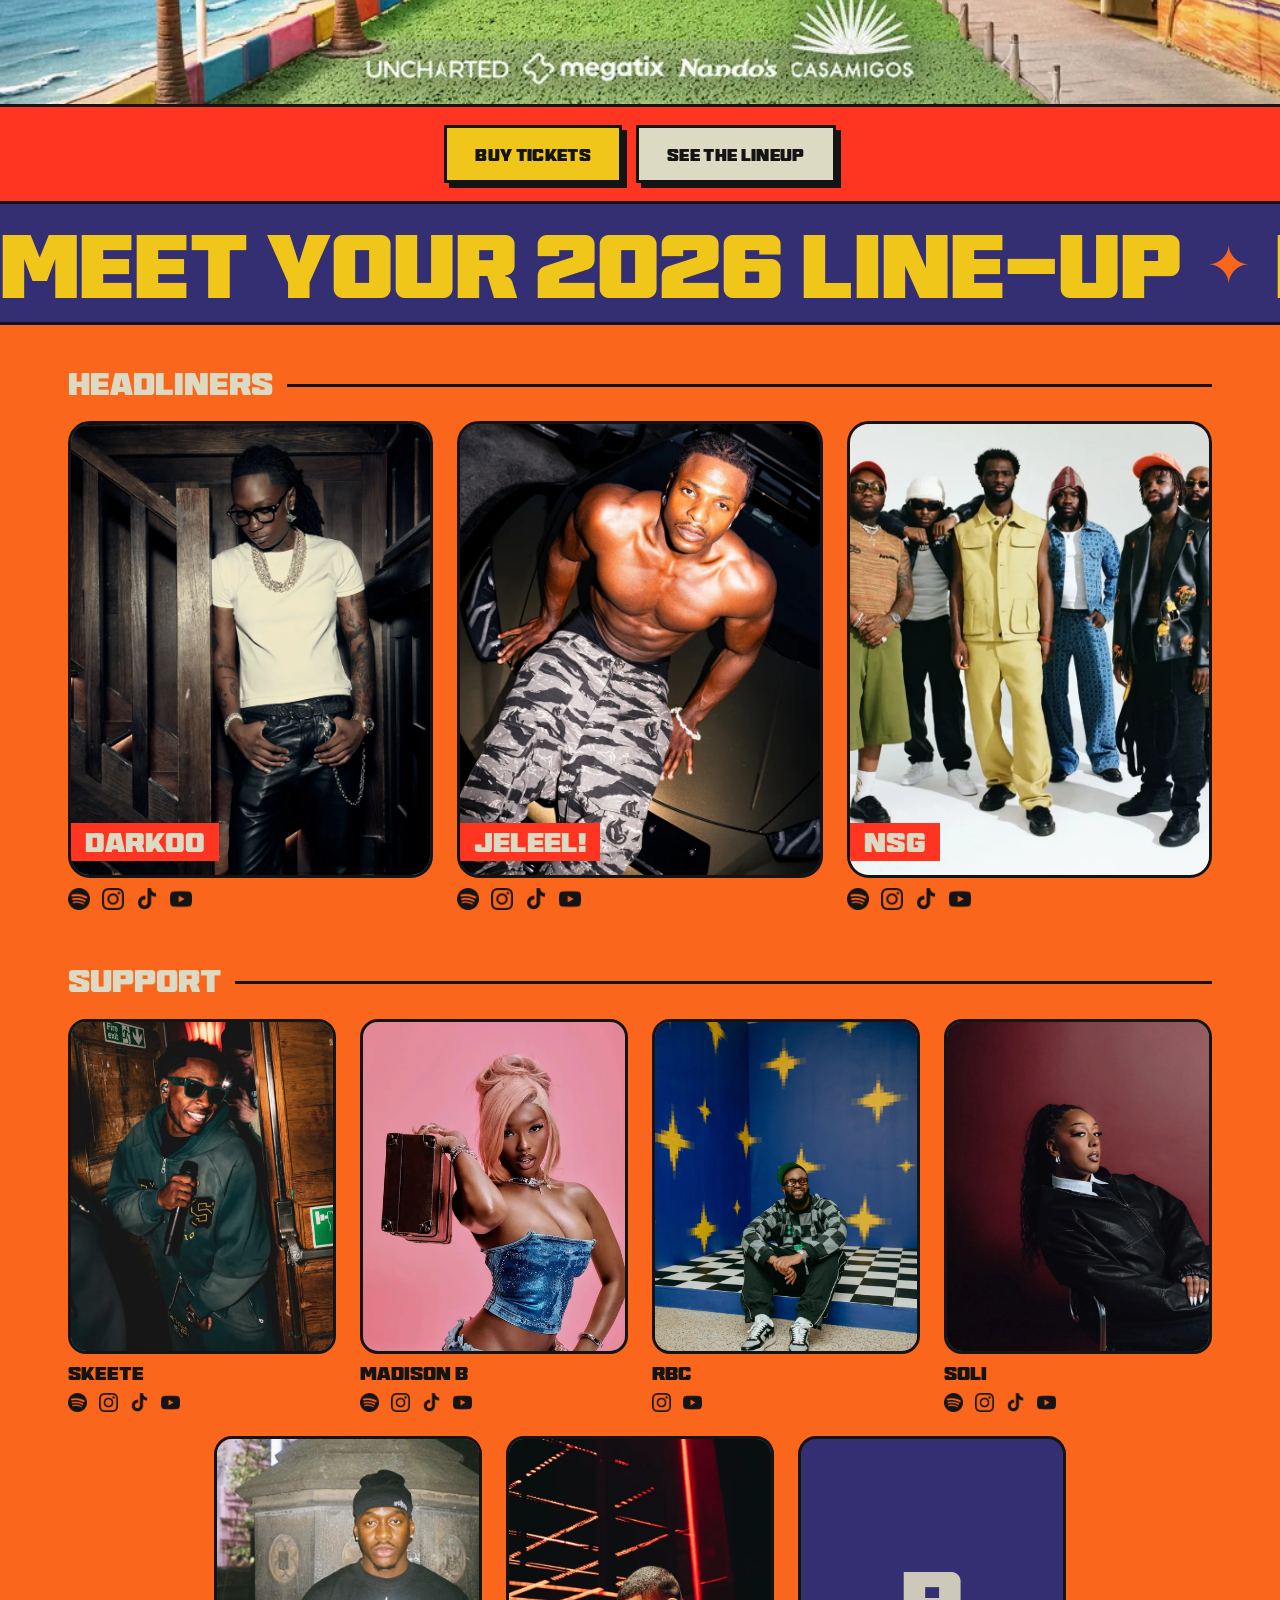
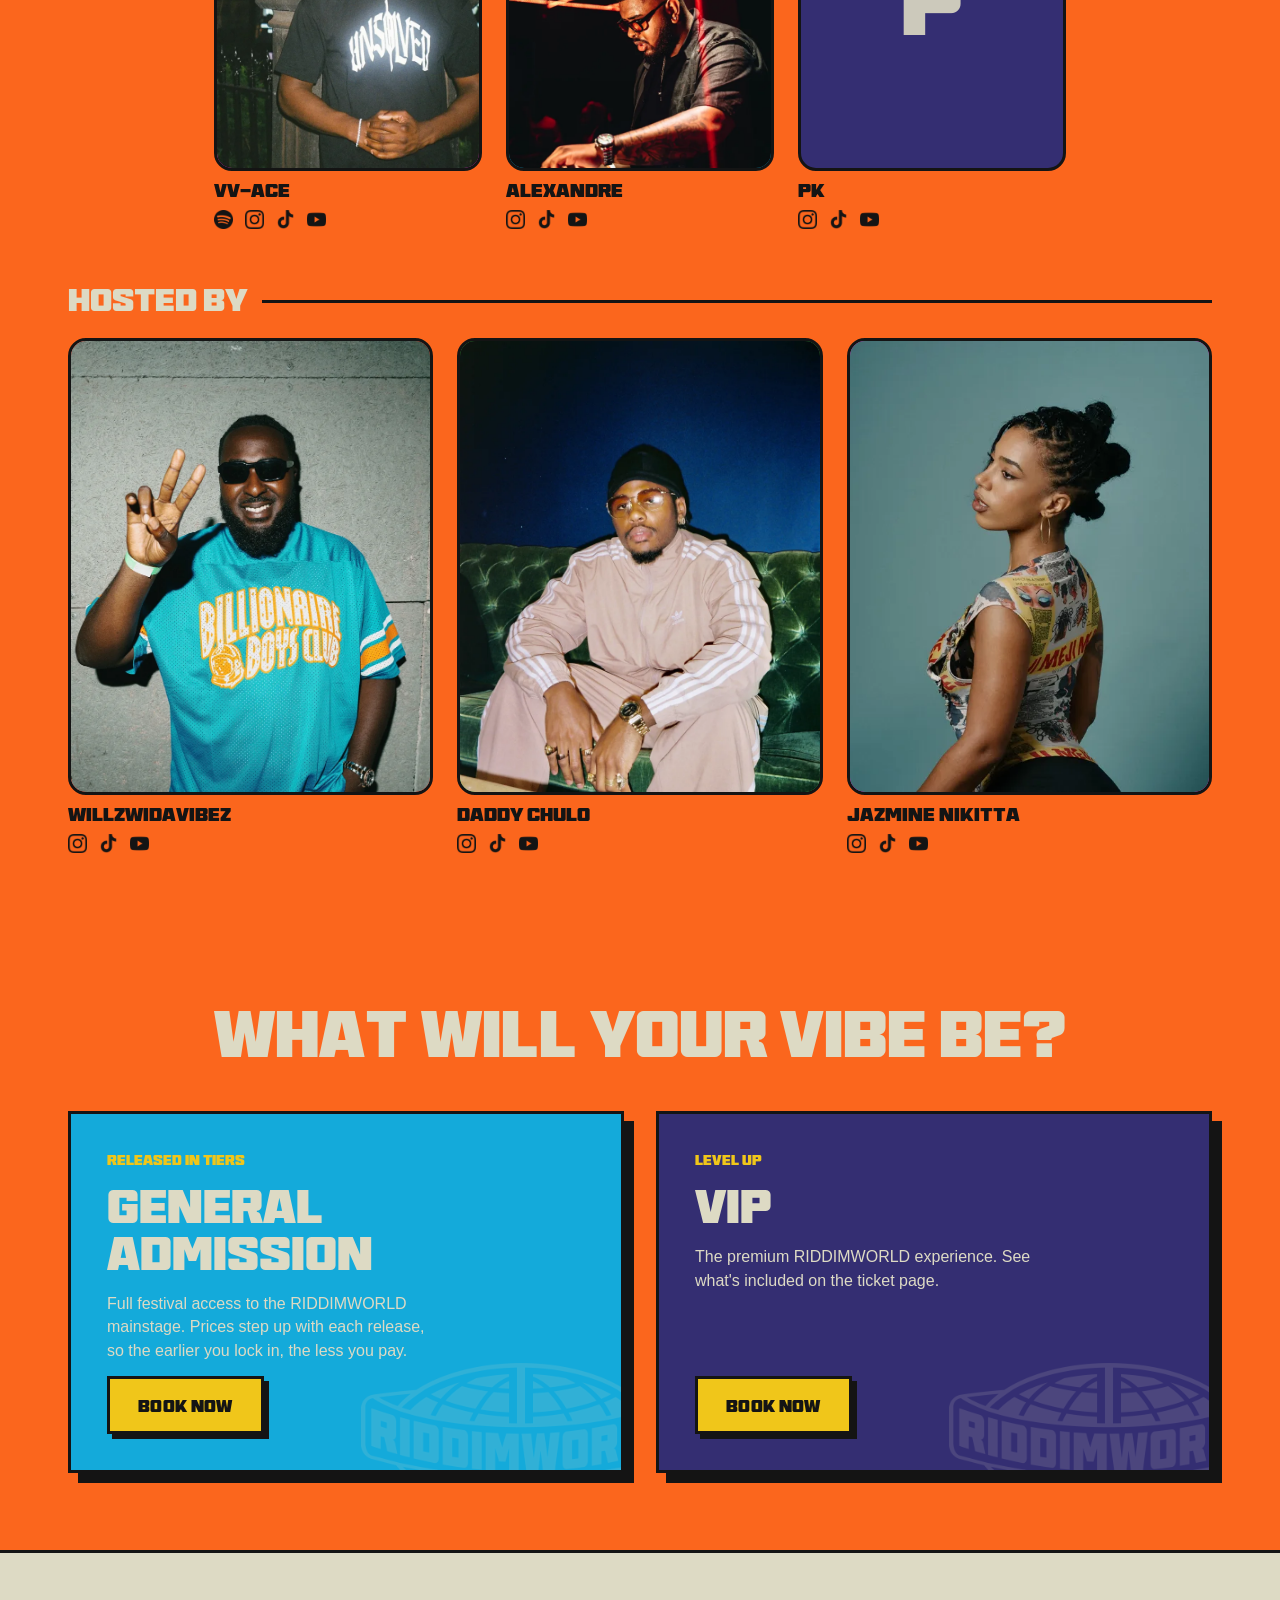
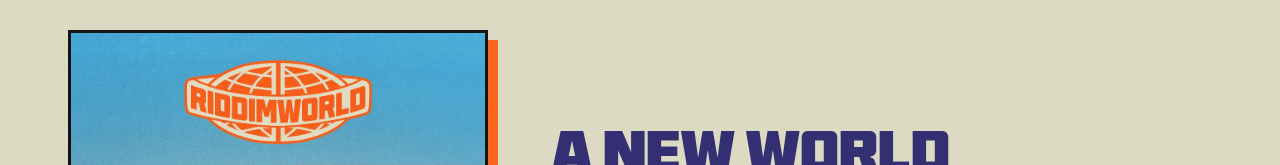
==== commit ff75eb41: "NSG wide group shot on phones; hero bar shows buttons only Co-Authored-By: Claude Opus 5.5 <noreply@" ====
--- a/index.html
+++ b/index.html
@@ -45,8 +45,6 @@
 
     <div class="hero-bar">
       <div class="wrap">
-        <p>Saturday 28 November 2026 · Riviera Beach Club
-          <small>MAINSTAGE · MELBOURNE, AUS · 2PM – 10PM · 18+</small></p>
         <div class="actions">
           <a class="btn" href="tickets.html">Buy Tickets</a>
           <a class="btn ghost" href="#lineup">See the Lineup</a>
--- a/styles.css
+++ b/styles.css
@@ -253,10 +253,10 @@
   .cards.support .card:last-child:nth-child(odd) .photo { aspect-ratio: 4 / 5; }
   /* odd card out (e.g. NSG) spans the full row instead of sitting alone */
   .cards .card:last-child:nth-child(odd) { grid-column: 1 / -1; }
-  .cards .card:last-child:nth-child(odd) .photo { aspect-ratio: 16 / 10; }
+  .cards .card:last-child:nth-child(odd) .photo { aspect-ratio: 5 / 4; }
   .vibe-grid { grid-template-columns: 1fr; }
   .facts { grid-template-columns: 1fr; }
-  .hero-bar .wrap { flex-direction: column; align-items: flex-start; }
+  .hero-bar .wrap { flex-direction: column; align-items: stretch; }
   .hero-bar .actions, .info-actions { width: 100%; }
   .hero-bar .actions .btn, .info-actions .btn { flex: 1; padding-inline: 12px; font-size: 15px; }
   .ticket-embed iframe { height: 85vh; }
@@ -277,3 +277,6 @@
 .faq-item .answer p + p, .faq-item .answer ul + p, .faq-item .answer p + ul { margin-top: 10px; }
 .faq-item .answer ul { padding-left: 22px; display: grid; gap: 6px; }
 .faq-item .answer a { text-underline-offset: 3px; }
+
+/* Hero bar now holds just the two buttons, centred */
+.hero-bar .wrap { justify-content: center; }
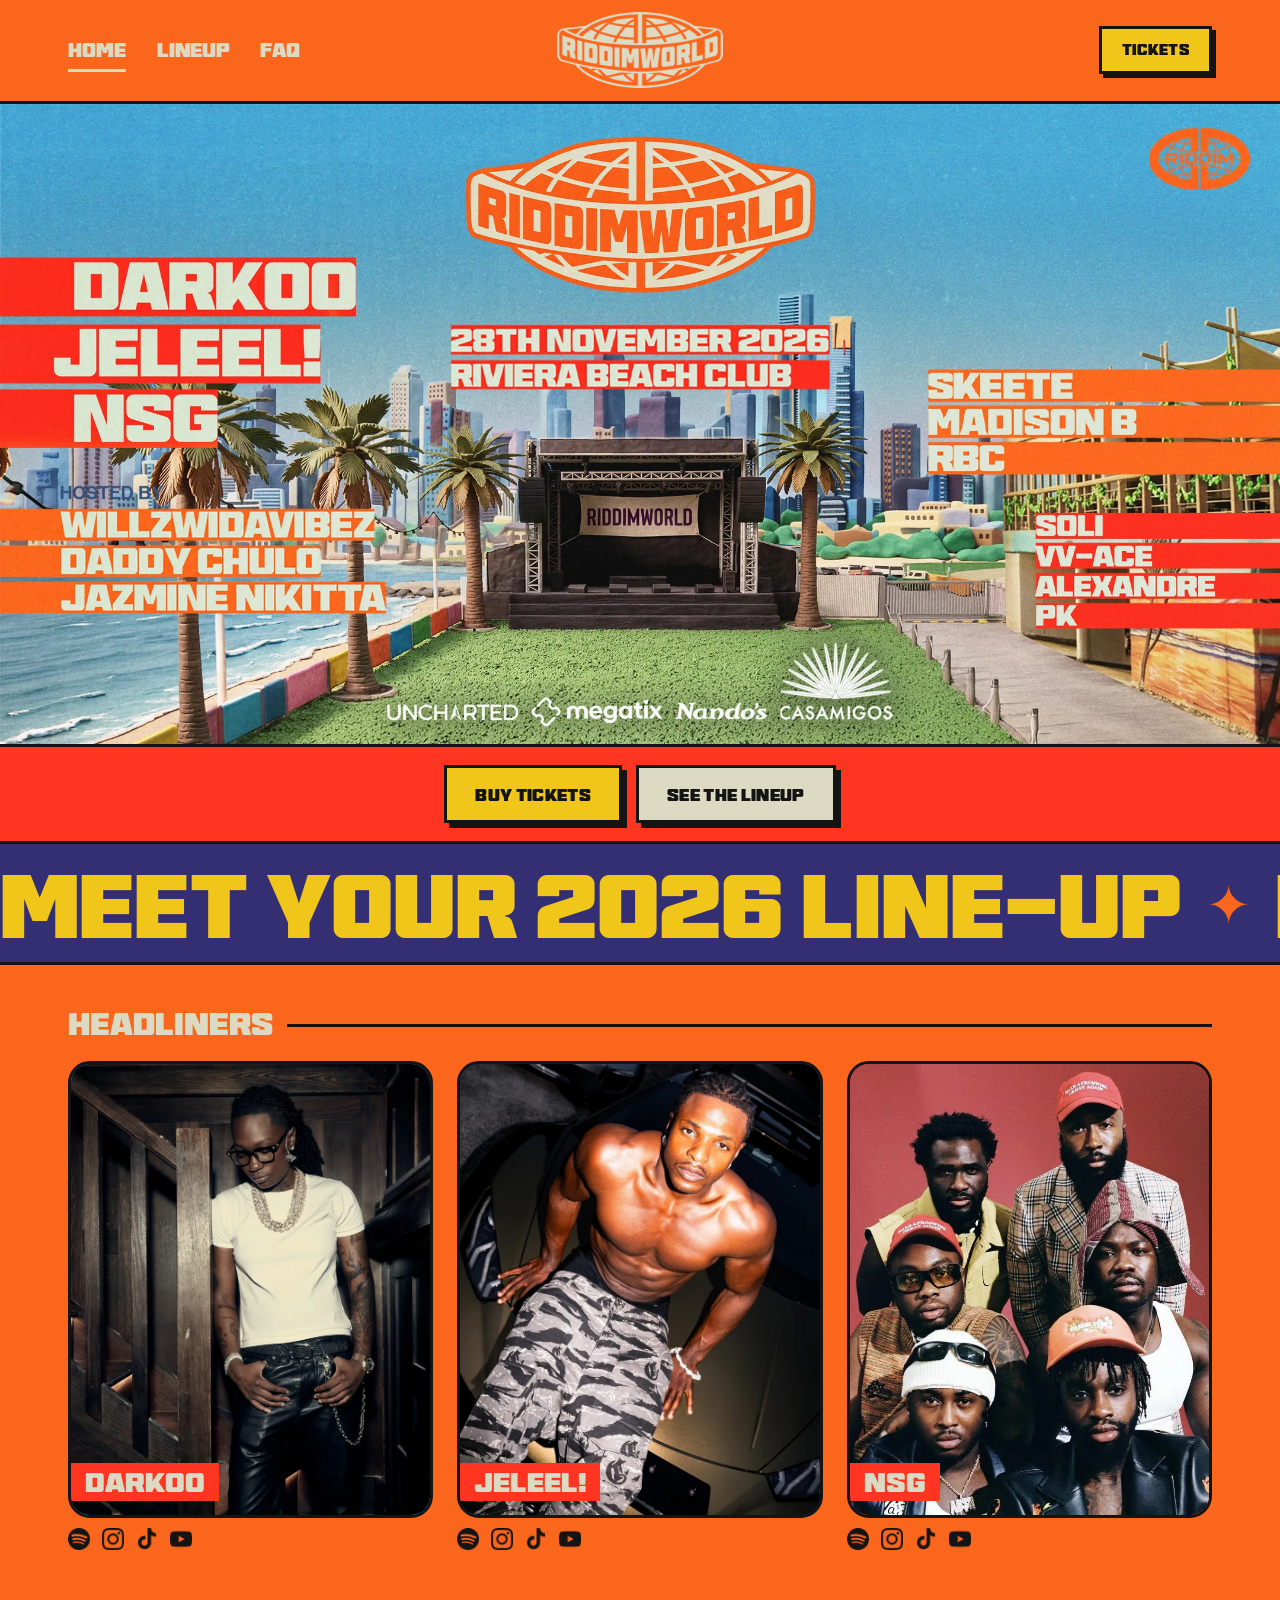
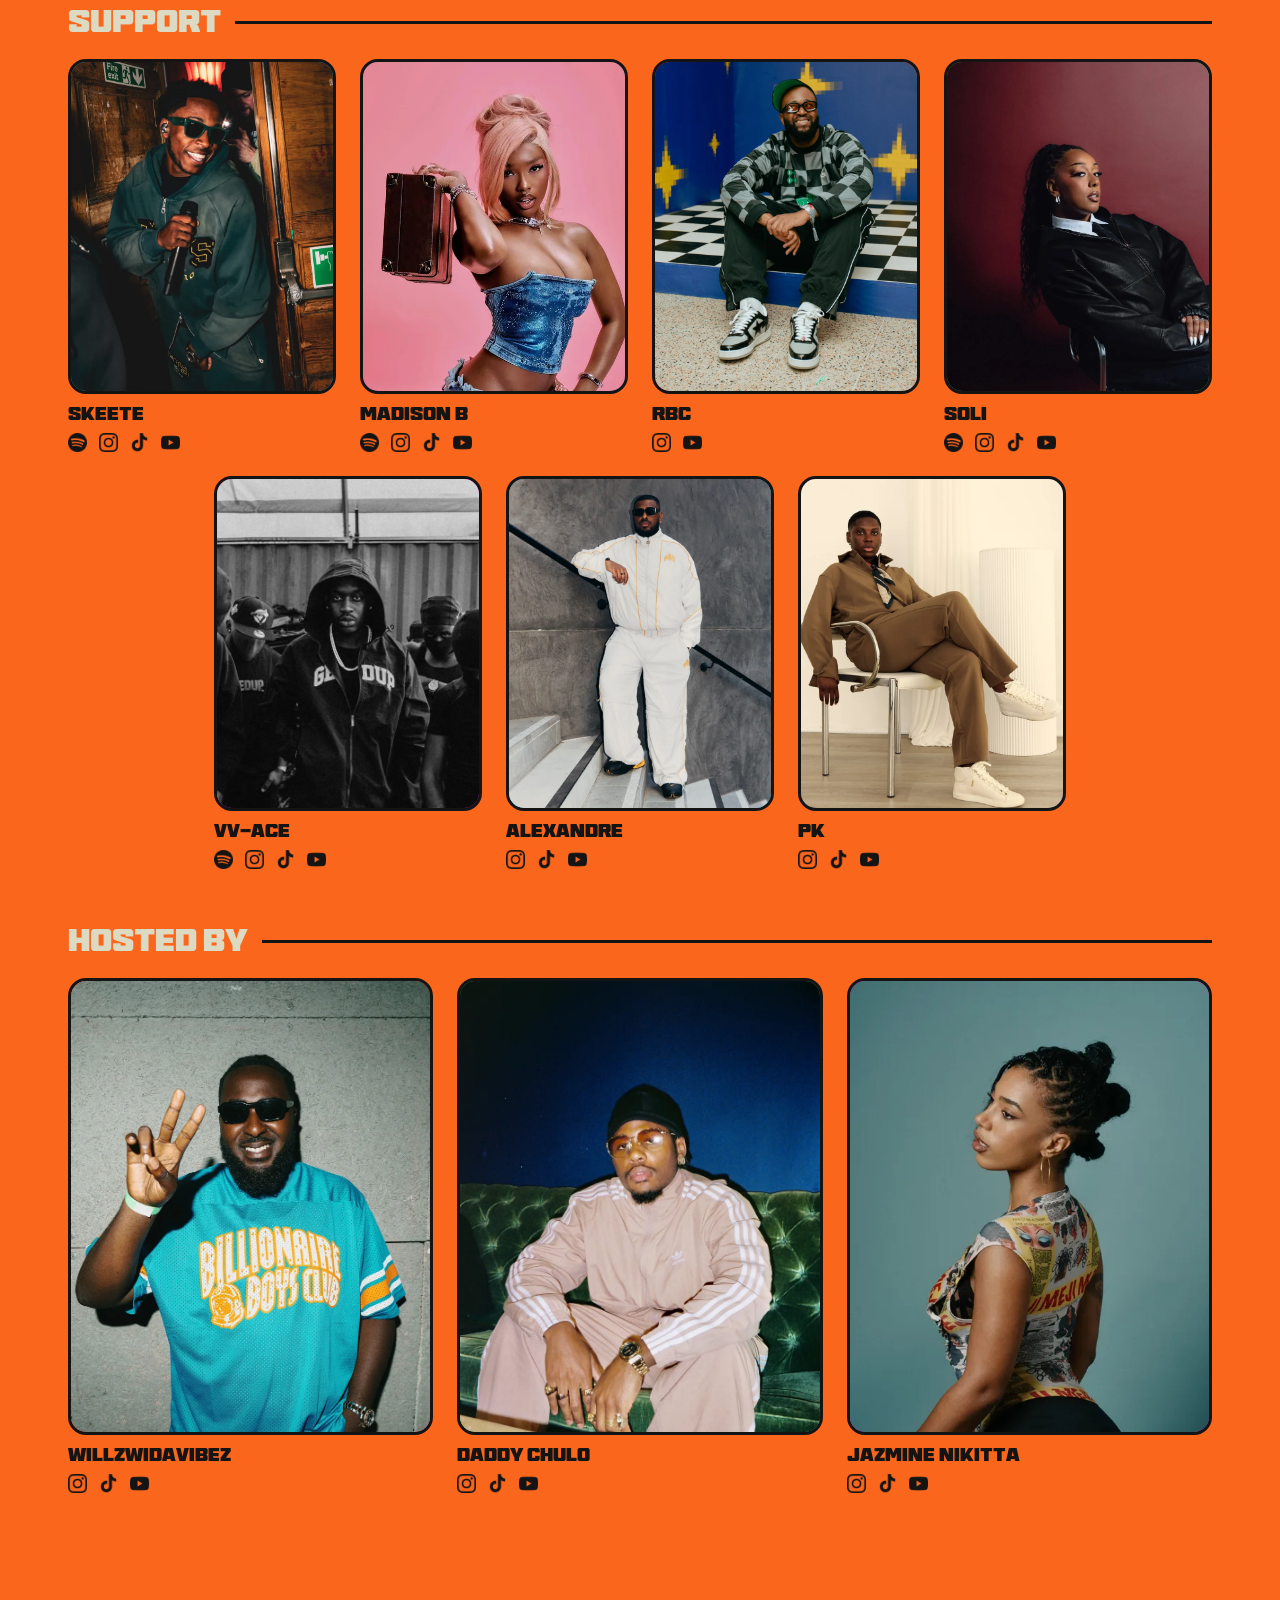
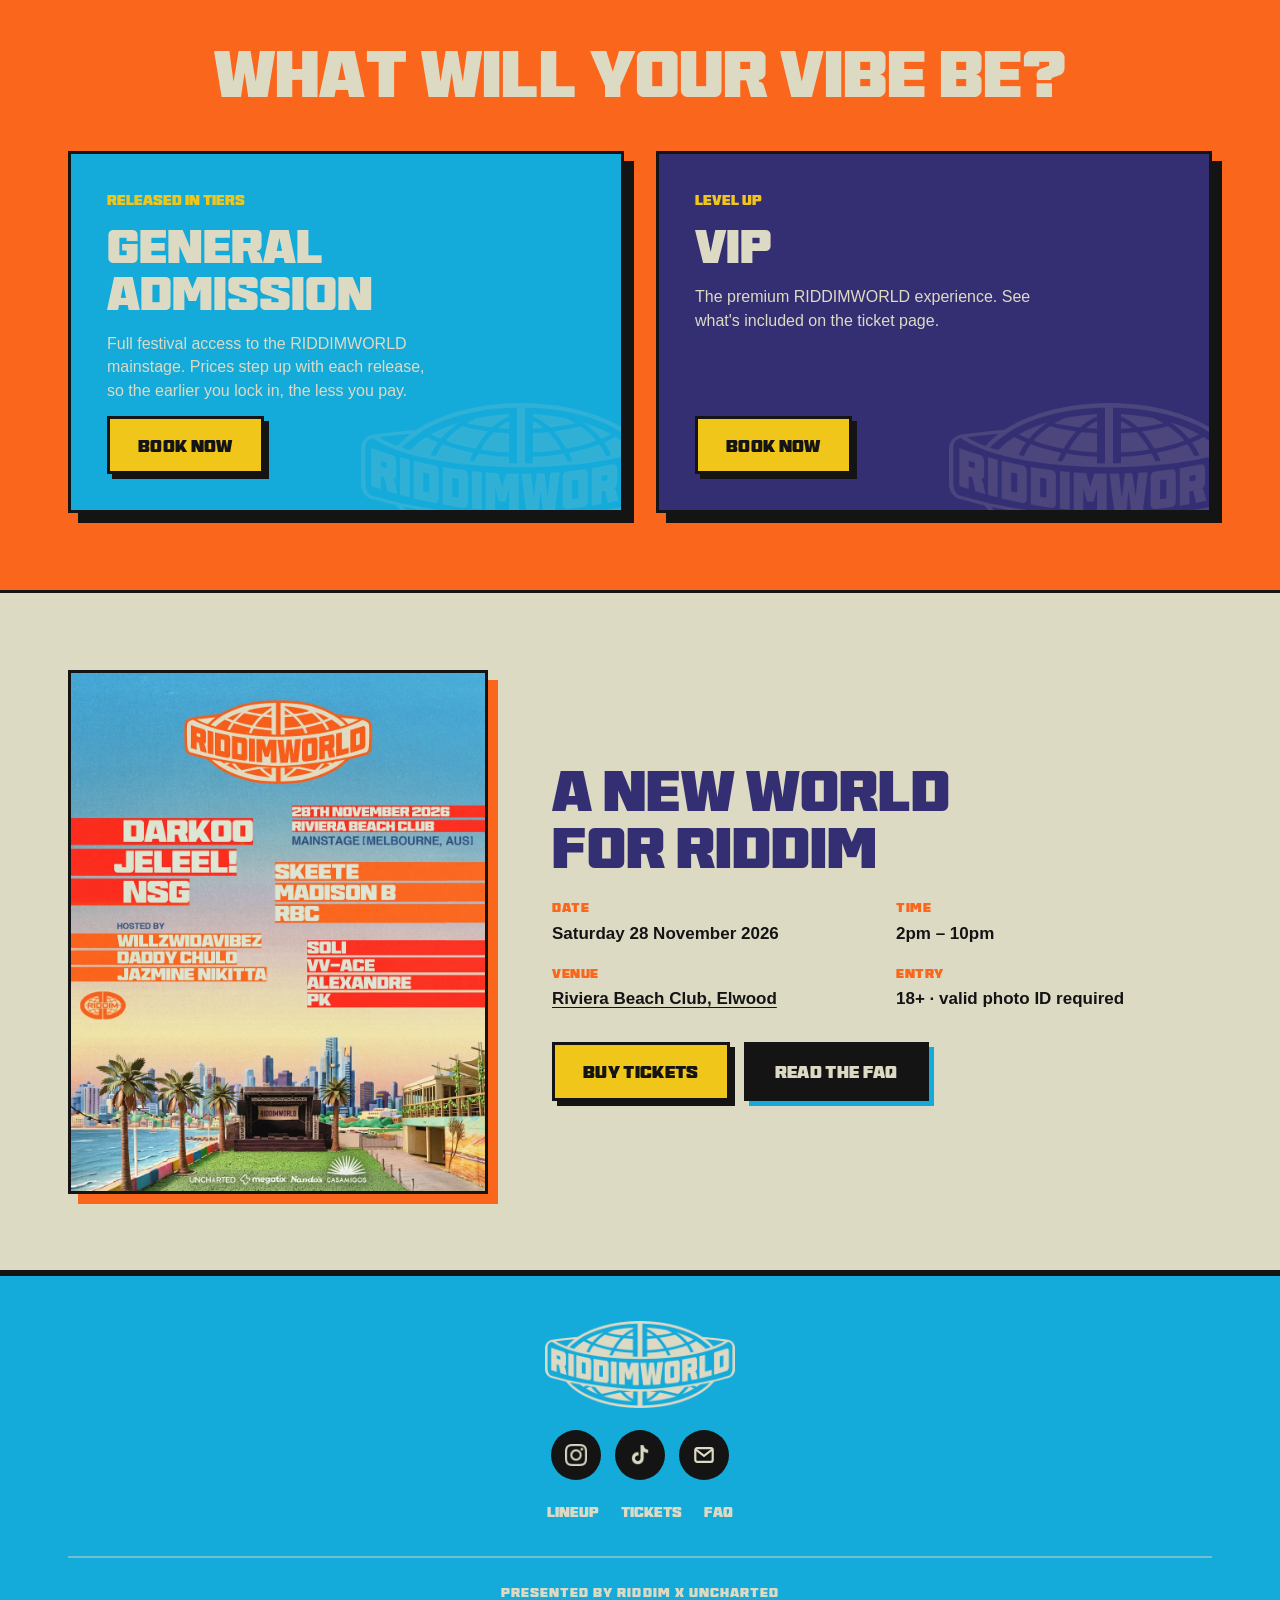
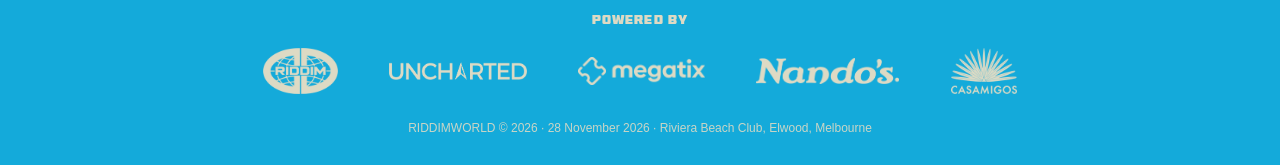
==== commit 1bcc6b73: "Redesign FAQ: key details strip, search, colour-coded sections, allowed/not-permitted boxes, transpo" ====
--- a/index.html
+++ b/index.html
@@ -16,7 +16,7 @@
   <link rel="icon" type="image/png" href="assets/favicon.png">
   <link rel="apple-touch-icon" href="assets/apple-touch-icon.png">
   <link rel="preload" href="assets/fonts/BTBrikXL.woff" as="font" type="font/woff" crossorigin>
-  <link rel="stylesheet" href="styles.css">
+  <link rel="stylesheet" href="styles.css?v=faq2">
 </head>
 <body>
 
--- a/styles.css
+++ b/styles.css
@@ -82,7 +82,7 @@
 .band {
   background: var(--aqua); color: var(--cream); text-align: center;
   padding: 14px var(--gutter) 10px; font-size: clamp(28px, 4.4vw, 52px);
-  border-top: 3px solid var(--ink); border-bottom: 3px solid var(--ink);
+  border-bottom: 3px solid var(--ink); /* header above already draws the top line */
 }
 
 /* ---------- Hero ---------- */
@@ -280,3 +280,94 @@
 
 /* Hero bar now holds just the two buttons, centred */
 .hero-bar .wrap { justify-content: center; }
+.faq-item .answer h4 { font-family: var(--display); font-weight: 400; text-transform: uppercase; font-size: 15px; color: var(--tangerine); margin-top: 16px; }
+.faq-item .answer ul + ul, .faq-item .answer p + h4 { margin-top: 10px; }
+
+/* ---------- FAQ: key details strip, search, sections, allowed/not-permitted, transport cards, contact panel ---------- */
+/* ---- At-a-glance strip ---- */
+.fx-glance { background: var(--inferno); border-bottom: 3px solid var(--ink); }
+.fx-glance-row { display: grid; grid-template-columns: repeat(5, 1fr); gap: 12px; padding-block: 18px; }
+.fx-fact { background: var(--cream); border: 3px solid var(--ink); box-shadow: 4px 4px 0 var(--ink); padding: 10px 12px 8px; text-align: center; }
+.fx-fact span { display: block; font-size: 12px; font-weight: 700; text-transform: uppercase; letter-spacing: .08em; opacity: .7; }
+.fx-fact b { display: block; font-family: var(--display); font-weight: 400; text-transform: uppercase; font-size: clamp(15px, 1.7vw, 21px); line-height: 1.1; margin-top: 2px; }
+.fx-fact.hot { background: var(--yellow); }
+
+/* ---- Sticky search + chips ---- */
+.fx-tools { position: sticky; top: var(--hdr, 72px); z-index: 40; background: var(--tangerine); border-bottom: 3px solid var(--ink); }
+.fx-tools-row { display: flex; gap: 12px 16px; align-items: center; padding-block: 12px; max-width: 1004px; }
+.fx-search { flex: 1 1 260px; }
+.fx-search input { width: 100%; font: 600 16px var(--sans); padding: 11px 14px 11px 40px; border: 3px solid var(--ink); background: var(--cream) no-repeat 12px center / 18px;
+  background-image: url("data:image/svg+xml,%3Csvg xmlns='http://www.w3.org/2000/svg' viewBox='0 0 24 24' fill='none' stroke='%23141414' stroke-width='3'%3E%3Ccircle cx='10' cy='10' r='7'/%3E%3Cpath d='m21 21-6-6'/%3E%3C/svg%3E"); }
+.fx-search input:focus { outline: 3px solid var(--aqua); outline-offset: 2px; }
+.fx-chips { display: flex; gap: 8px; flex-wrap: nowrap; overflow-x: auto; scrollbar-width: none; }
+.fx-chips a { flex: none; font-family: var(--display); text-transform: uppercase; font-size: 14px; padding: 9px 12px 7px; border: 3px solid var(--ink); background: var(--c); color: var(--cream); }
+.fx-chips a:hover { transform: translate(-1px,-1px); box-shadow: 3px 3px 0 var(--ink); }
+
+/* ---- Groups ---- */
+.fx .faq-list { gap: 12px; }
+.fx-group { max-width: 940px; margin: 0 auto 44px; scroll-margin-top: calc(var(--hdr, 72px) + 90px); }
+.fx-group-head { display: flex; justify-content: space-between; align-items: end; gap: 12px; margin-bottom: 14px; padding-bottom: 8px; border-bottom: 3px solid var(--ink); }
+.fx-group-head h2 { font-size: clamp(26px, 3.4vw, 40px); color: var(--cream); -webkit-text-stroke: 0; text-shadow: 3px 3px 0 var(--ink); }
+.fx-toggle { font: 700 13px var(--sans); text-transform: uppercase; letter-spacing: .06em; background: none; border: 0; cursor: pointer; text-decoration: underline; text-underline-offset: 3px; color: var(--ink); }
+
+/* Numbered, colour-keyed questions */
+.fx .faq-item { border-left-width: 10px; border-left-color: var(--c); transition: transform .12s, box-shadow .12s; }
+.fx .faq-item:not([open]):hover { transform: translate(-2px,-2px); box-shadow: 8px 8px 0 var(--ink); }
+.fx .faq-item summary { justify-content: flex-start; }
+.fx .faq-item summary::after { margin-left: auto; background: var(--c); }
+.fx .faq-item summary i { font-style: normal; flex: none; font-size: .8em; color: var(--c); -webkit-text-stroke: 1px var(--ink); min-width: 2.1ch; }
+.fx .faq-item[open] summary { border-bottom: 2px dashed rgba(20,20,20,.25); margin-bottom: 14px; }
+.fx .faq-item .answer { max-width: none; }
+.fx .faq-item .answer > p, .fx .faq-item .answer > ul { max-width: 70ch; }
+.fx .faq-item .answer h4 { color: var(--ink); margin-top: 0; margin-bottom: 8px; }
+.fx-callout { display: inline-block; background: var(--inferno); color: var(--cream); padding: 6px 12px 4px; border: 3px solid var(--ink); font-family: var(--display); text-transform: uppercase; }
+.fx-callout strong { font-weight: 400; }
+.fx-inline-cta { margin-top: 16px !important; }
+.fx-inline-cta .btn { font-size: 15px; padding: 11px 20px 9px; }
+
+/* Allowed / not permitted */
+.fx-split { display: grid; grid-template-columns: 1fr 1.7fr; gap: 14px; margin: 14px 0; }
+.fx-box { border: 3px solid var(--ink); padding: 14px 16px; }
+.fx-box.yes { background: #d6ecd2; }
+.fx-box.no  { background: #f6d2c9; }
+.fx-box.yes h4 { color: var(--green) !important; }
+.fx-box.no  h4 { color: var(--inferno) !important; }
+.fx-box ul { list-style: none; padding-left: 0 !important; font-size: 15.5px; }
+.fx-box li { position: relative; padding-left: 26px; }
+.fx-box li::before { position: absolute; left: 0; top: 0; font-weight: 900; }
+.fx-box.yes li::before { content: "✓"; color: var(--green); }
+.fx-box.no  li::before { content: "✕"; color: var(--inferno); }
+.fx-box.no ul { columns: 2; column-gap: 22px; display: block; }
+.fx-box.no li { break-inside: avoid; margin-bottom: 6px; }
+
+/* Transport cards */
+.fx-cards { display: grid; grid-template-columns: 1.3fr 1.3fr 1fr; gap: 14px; margin: 14px 0 4px; }
+.fx-card { background: #fff8; border: 3px solid var(--ink); padding: 14px 16px; font-size: 15.5px; }
+.fx-card p + p, .fx-card p + ul, .fx-card ul + p { margin-top: 8px; }
+.fx-card ul { padding-left: 18px; display: grid; gap: 6px; }
+
+/* Search states */
+.fx mark { background: var(--yellow); color: inherit; padding: 0 2px; }
+.fx-empty { max-width: 940px; margin: 0 auto 40px; font-family: var(--display); text-transform: uppercase; font-size: 20px; text-align: center; }
+
+/* Contact panel */
+.fx-contact { max-width: 940px; margin: 12px auto 0; background: var(--aqua); color: var(--cream); border: 3px solid var(--ink); box-shadow: 8px 8px 0 var(--ink); padding: 34px 24px; text-align: center; }
+.fx-contact h2 { font-size: clamp(28px, 4vw, 46px); text-shadow: 3px 3px 0 var(--ink); }
+.fx-contact > p { font-size: 18px; margin-top: 6px; }
+.fx-contact-row { display: flex; flex-wrap: wrap; justify-content: center; gap: 14px; margin-top: 20px; }
+.fx-contact .fx-small { font-size: 15px; margin-top: 18px; }
+
+@media (max-width: 860px) {
+  .fx-glance-row { grid-template-columns: repeat(3, 1fr); }
+  .fx-split, .fx-cards { grid-template-columns: 1fr; }
+}
+@media (max-width: 560px) {
+  .fx-glance-row { grid-template-columns: repeat(2, 1fr); gap: 8px; }
+  .fx-glance-row .fx-fact:first-child { grid-column: 1 / -1; }
+  .fx-tools-row { flex-direction: column; align-items: stretch; gap: 8px; padding-block: 8px; }
+  .fx-search { flex: none; }
+  .fx-search input { padding-block: 8px; }
+  .fx-chips a { font-size: 12px; padding: 7px 9px 5px; }
+  .fx-box.no ul { columns: 1; }
+  .fx .faq-item { border-left-width: 7px; }
+}
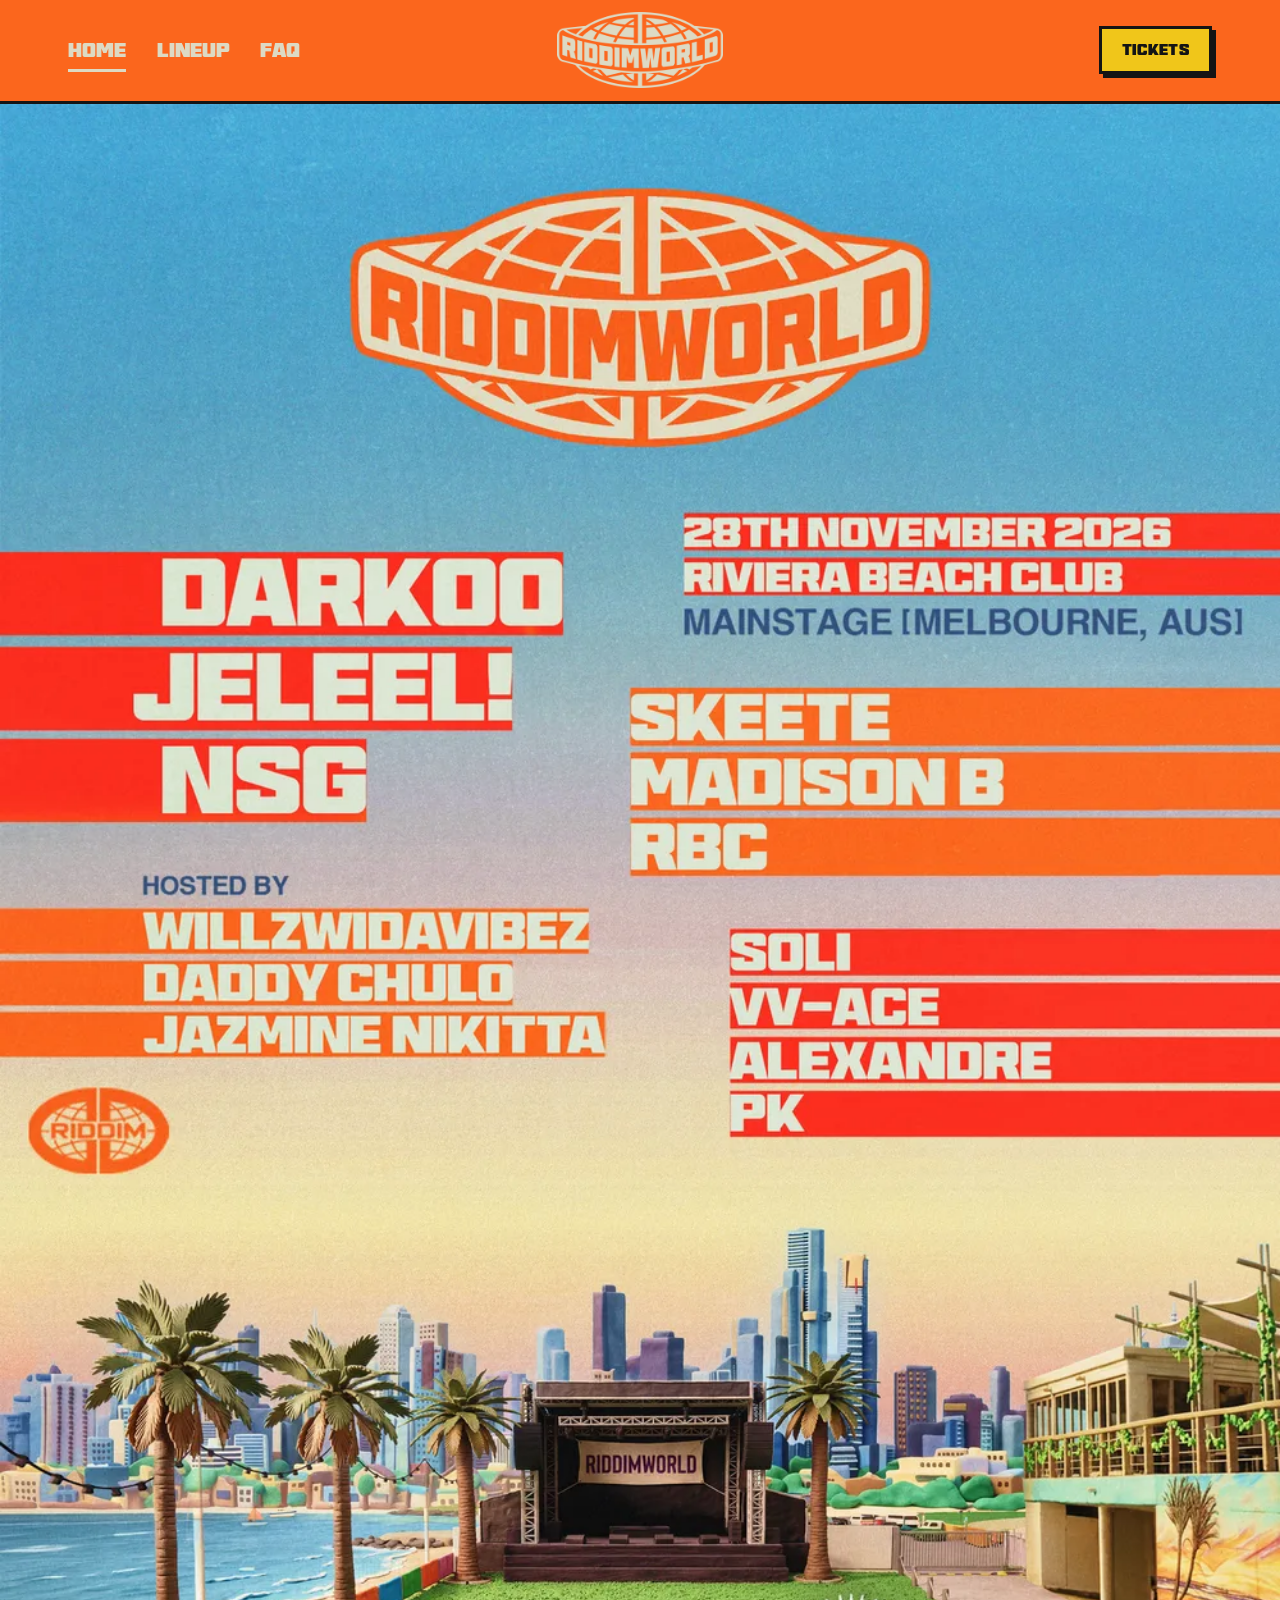
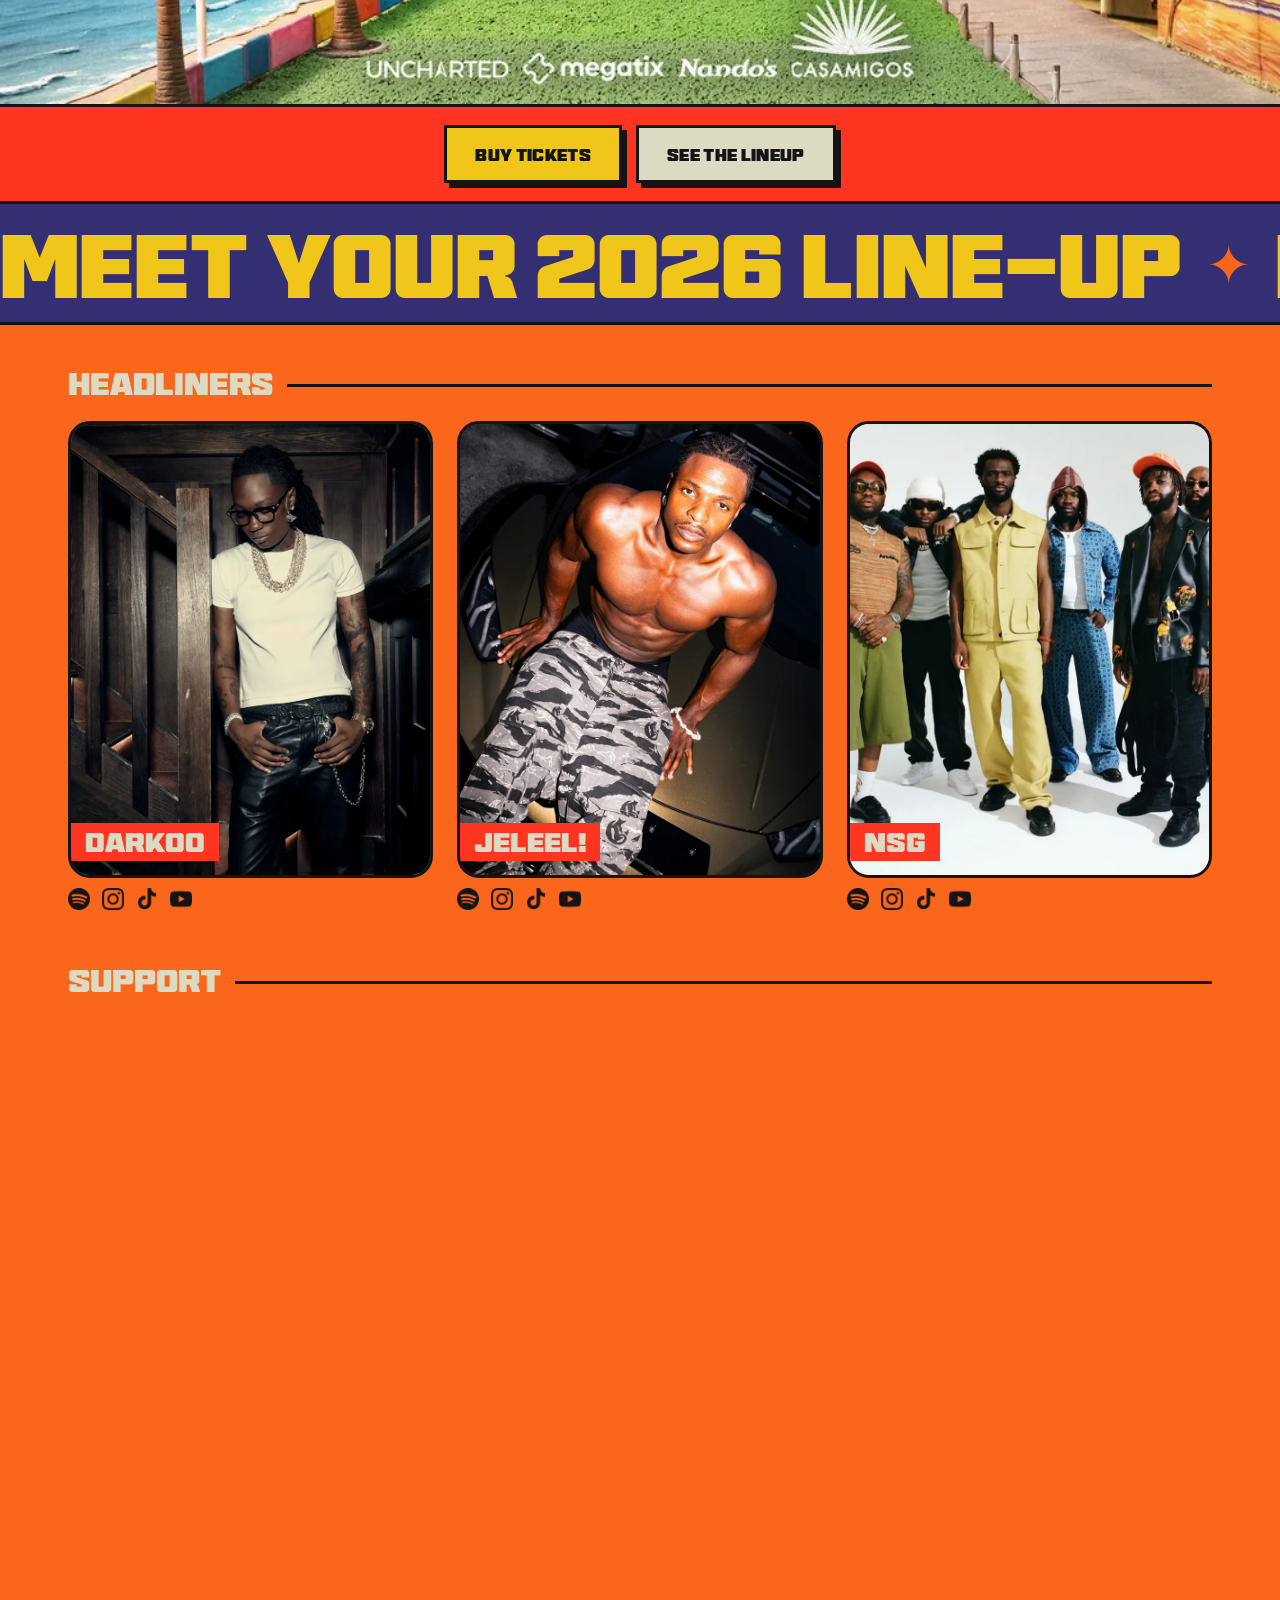
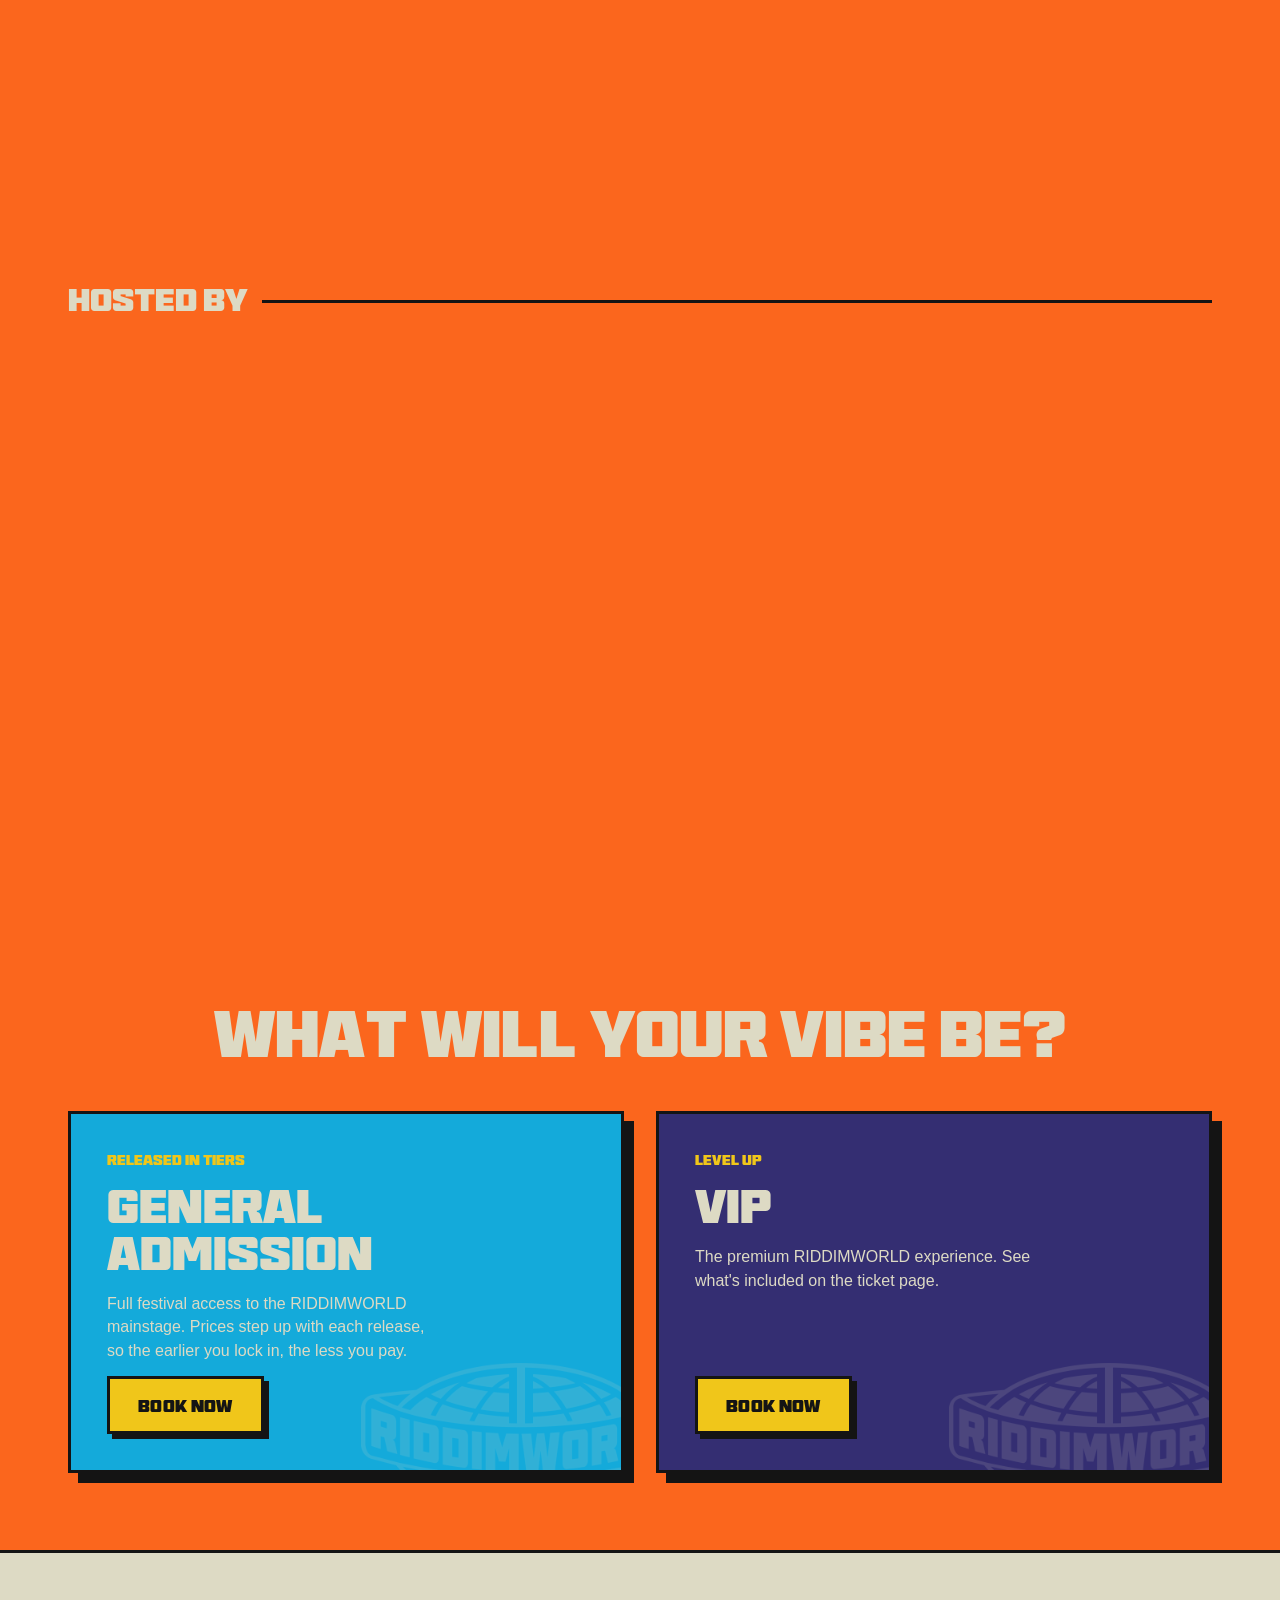
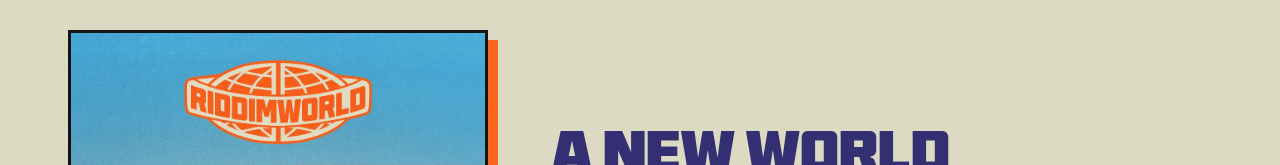
==== commit 82494df3: "Restore the title band's top border on the tickets page Co-Authored-By: Claude Opus 5.5 <noreply@ant" ====
--- a/index.html
+++ b/index.html
@@ -16,7 +16,7 @@
   <link rel="icon" type="image/png" href="assets/favicon.png">
   <link rel="apple-touch-icon" href="assets/apple-touch-icon.png">
   <link rel="preload" href="assets/fonts/BTBrikXL.woff" as="font" type="font/woff" crossorigin>
-  <link rel="stylesheet" href="styles.css?v=faq2">
+  <link rel="stylesheet" href="styles.css?v=faq3">
 </head>
 <body>
 
--- a/styles.css
+++ b/styles.css
@@ -179,6 +179,7 @@
 
 /* ---------- Tickets page ---------- */
 .ticket-banner { height: clamp(170px, 28vw, 400px); background: #f2d6a8 url("assets/stage-banner.webp") center 65% / cover no-repeat; }
+.ticket-banner + .band { border-top: 3px solid var(--ink); } /* keep the line between the tickets banner and its title band */
 .tickets { padding: 36px 0 72px; }
 .chips { display: flex; flex-wrap: wrap; justify-content: center; gap: 10px; margin-bottom: 28px; }
 .chip {
